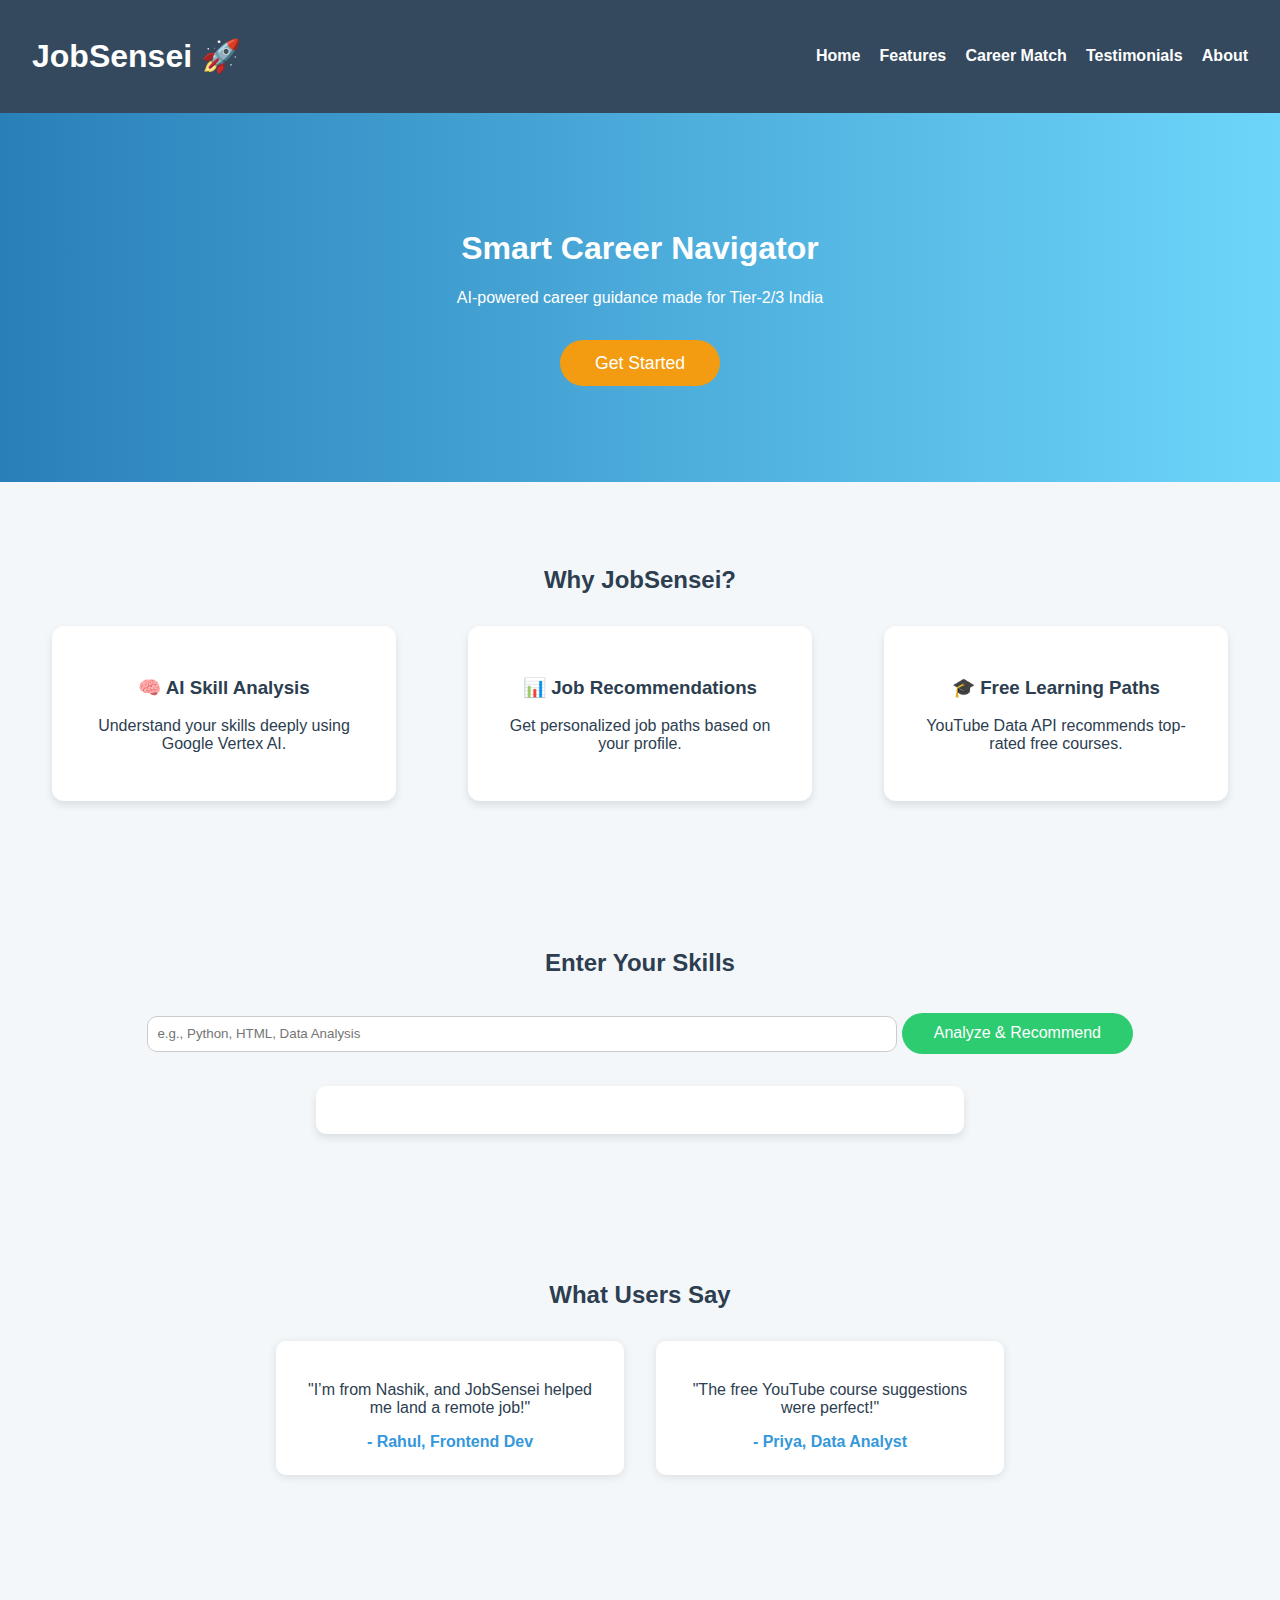
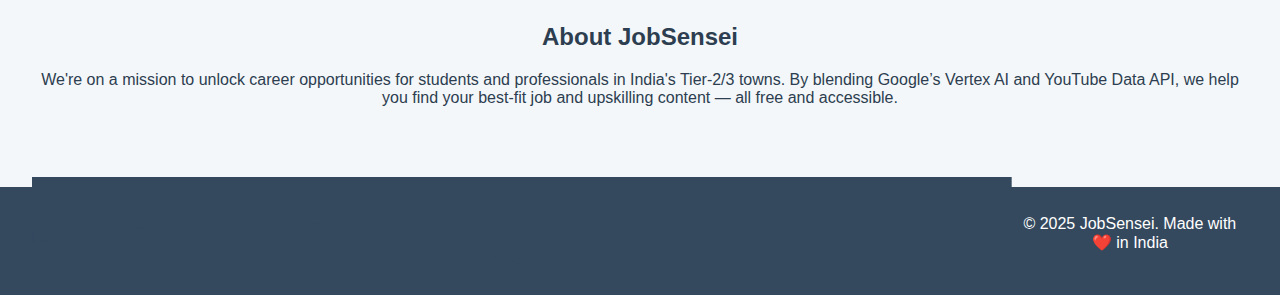
==== frontend/index.html @ 00cc6241 "frontend UI" ====
<!DOCTYPE html>
<html lang="en">
<head>
  <meta charset="UTF-8" />
  <meta name="viewport" content="width=device-width, initial-scale=1.0"/>
  <title>JobSensei</title>
  <link rel="stylesheet" href="style.css"/>
</head>
<body>
  <header class="header">
    <h1 class="logo">JobSensei 🚀</h1>
    <nav>
      <ul class="nav-links">
        <li><a href="#hero">Home</a></li>
        <li><a href="#features">Features</a></li>
        <li><a href="#recommendation">Career Match</a></li>
        <li><a href="#testimonials">Testimonials</a></li>
        <li><a href="#about">About</a></li>
      </ul>
    </nav>
</header>

  <section class="hero" id="hero">
    <h1 class="fade-in">Smart Career Navigator</h1>
    <p class="fade-in">AI-powered career guidance made for Tier-2/3 India</p>
    <a href="#recommendation" class="btn pulse">Get Started</a>
  </section>

  <section id="features" class="features-section slide-in">
    <h2>Why JobSensei?</h2>
    <div class="feature-grid">
      <div class="feature-card zoom-in">
        <h3>🧠 AI Skill Analysis</h3>
        <p>Understand your skills deeply using Google Vertex AI.</p>
      </div>
      <div class="feature-card zoom-in delay-1">
        <h3>📊 Job Recommendations</h3>
        <p>Get personalized job paths based on your profile.</p>
      </div>
      <div class="feature-card zoom-in delay-2">
        <h3>🎓 Free Learning Paths</h3>
        <p>YouTube Data API recommends top-rated free courses.</p>
      </div>
    </div>
  </section>

  <section id="recommendation" class="recommend-section fade-in">
    <h2>Enter Your Skills</h2>
    <input type="text" id="skillsInput" placeholder="e.g., Python, HTML, Data Analysis"/>
    <button onclick="getRecommendations()">Analyze & Recommend</button>
    <div id="result"></div>
  </section>

  <section id="testimonials" class="testimonials-section">
    <h2>What Users Say</h2>
    <div class="testimonial-carousel">
      <div class="testimonial fade-in">
        <p>"I’m from Nashik, and JobSensei helped me land a remote job!"</p>
        <span>- Rahul, Frontend Dev</span>
      </div>
      <div class="testimonial fade-in delay-1">
        <p>"The free YouTube course suggestions were perfect!"</p>
        <span>- Priya, Data Analyst</span>
      </div>
    </div>
  </section>

  <section id="about" class="about-section slide-in">
    <h2>About JobSensei</h2>
    <p>We're on a mission to unlock career opportunities for students and professionals in India's Tier-2/3 towns. By blending Google’s Vertex AI and YouTube Data API, we help you find your best-fit job and upskilling content — all free and accessible.</p>
  </section>

  <footer class="footer">
    <svg class="wave" xmlns="http://www.w3.org/2000/svg" viewBox="0 0 1440 150">
      <path fill="#34495e" fill-opacity="1" d="M0,96L80,85.3C160,75,320,53,480,74.7C640,96,800,160,960,181.3C1120,203,1280,181,1360,170.7L1440,160V0H0Z"></path>
    </svg>
    <p>© 2025 JobSensei. Made with ❤️ in India</p>
  </footer>

  <script src="script.js"></script>
</body>
</html>
---- frontend/style.css ----
/* <link rel="shortcut icon" href="/img/img.jpg" type="image/x-icon">
    <title>JobSensei: Smart Career Navigator for Tier-2/3 Cities</title> */

    /* Reset + Base */
body {
    margin: 0;
    font-family: 'Segoe UI', sans-serif;
    background: #f4f7f9;
    color: #2c3e50;
    scroll-behavior: smooth;
  }
  
  header, footer {
    background: #34495e;
    color: white;
    padding: 1em 2em;
    display: flex;
    justify-content: space-between;
    align-items: center;
  }
  
  .nav-links {
    list-style: none;
    display: flex;
    gap: 1.2em;
  }
  
  .nav-links li a {
    color: white;
    text-decoration: none;
    font-weight: 600;
    transition: color 0.3s;
  }
  
  .nav-links li a:hover {
    color: #f39c12;
  }
  
  /* Hero */
  .hero {
    background: linear-gradient(to right, #2980b9, #6dd5fa);
    color: white;
    padding: 6em 2em;
    text-align: center;
    animation: fadeInUp 2s ease;
  }
  
  .btn {
    background: #f39c12;
    padding: 0.7em 2em;
    color: white;
    border: none;
    border-radius: 30px;
    font-size: 1.1em;
    margin-top: 1em;
    text-decoration: none;
    display: inline-block;
    cursor: pointer;
  }
  
  .btn:hover {
    background: #e67e22;
  }
  
  /* Sections */
  section {
    padding: 4em 2em;
    text-align: center;
  }
  
  .features-section .feature-grid {
    display: flex;
    flex-wrap: wrap;
    justify-content: space-around;
    gap: 2em;
    margin-top: 2em;
  }
  
  .feature-card {
    background: white;
    padding: 2em;
    border-radius: 12px;
    box-shadow: 0 4px 8px rgba(0,0,0,0.1);
    width: 280px;
    transition: transform 0.3s ease;
  }
  
  .feature-card:hover {
    transform: translateY(-10px);
  }
  
  /* Recommendation */
  input[type="text"] {
    padding: 0.7em;
    width: 60%;
    border-radius: 10px;
    margin-top: 1em;
    border: 1px solid #ccc;
  }
  
  button {
    padding: 0.7em 2em;
    margin-top: 1em;
    background: #2ecc71;
    color: white;
    border: none;
    border-radius: 30px;
    font-size: 1em;
    cursor: pointer;
  }
  
  button:hover {
    background: #27ae60;
  }
  
  #result {
    margin-top: 2em;
    text-align: left;
    max-width: 600px;
    margin-left: auto;
    margin-right: auto;
    background: white;
    padding: 1.5em;
    border-radius: 10px;
    box-shadow: 0 4px 8px rgba(0,0,0,0.1);
  }
  
  /* Testimonials */
  .testimonial-carousel {
    display: flex;
    flex-direction: row;
    justify-content: center;
    gap: 2em;
    margin-top: 2em;
  }
  
  .testimonial {
    width: 300px;
    background: white;
    padding: 1.5em;
    border-radius: 10px;
    box-shadow: 0 2px 10px rgba(0,0,0,0.1);
    transition: transform 0.3s ease;
  }
  
  .testimonial:hover {
    transform: scale(1.03);
  }
  
  .testimonial span {
    display: block;
    margin-top: 1em;
    font-weight: bold;
    color: #3498db;
  }
  
  /* Footer */
  footer {
    text-align: center;
    position: relative;
    padding-top: 0;
  }
  
  .wave {
    display: block;
    margin-top: -10px;
  }
  
  /* Animations */
  .fade-in { animation: fadeIn 1s ease-in; }
  .slide-in { animation: slideIn 1.5s ease-out; }
  .zoom-in { animation: zoomIn 1.2s ease-in-out; }
  .delay-1 { animation-delay: 0.3s; }
  .delay-2 { animation-delay: 0.6s; }
  
  @keyframes fadeIn {
    from { opacity: 0; } to { opacity: 1; }
  }
  
  @keyframes fadeInUp {
    from { opacity: 0; transform: translateY(40px); }
    to { opacity: 1; transform: translateY(0); }
  }
  
  @keyframes slideIn {
    from { transform: translateX(-100px); opacity: 0; }
    to { transform: translateX(0); opacity: 1; }
  }
  
  @keyframes zoomIn {
    from { transform: scale(0.8); opacity: 0; }
    to { transform: scale(1); opacity: 1; }
  }
  
  @keyframes pulse {
    0% { transform: scale(1); }
    50% { transform: scale(1.05); }
    100% { transform: scale(1); }
  }
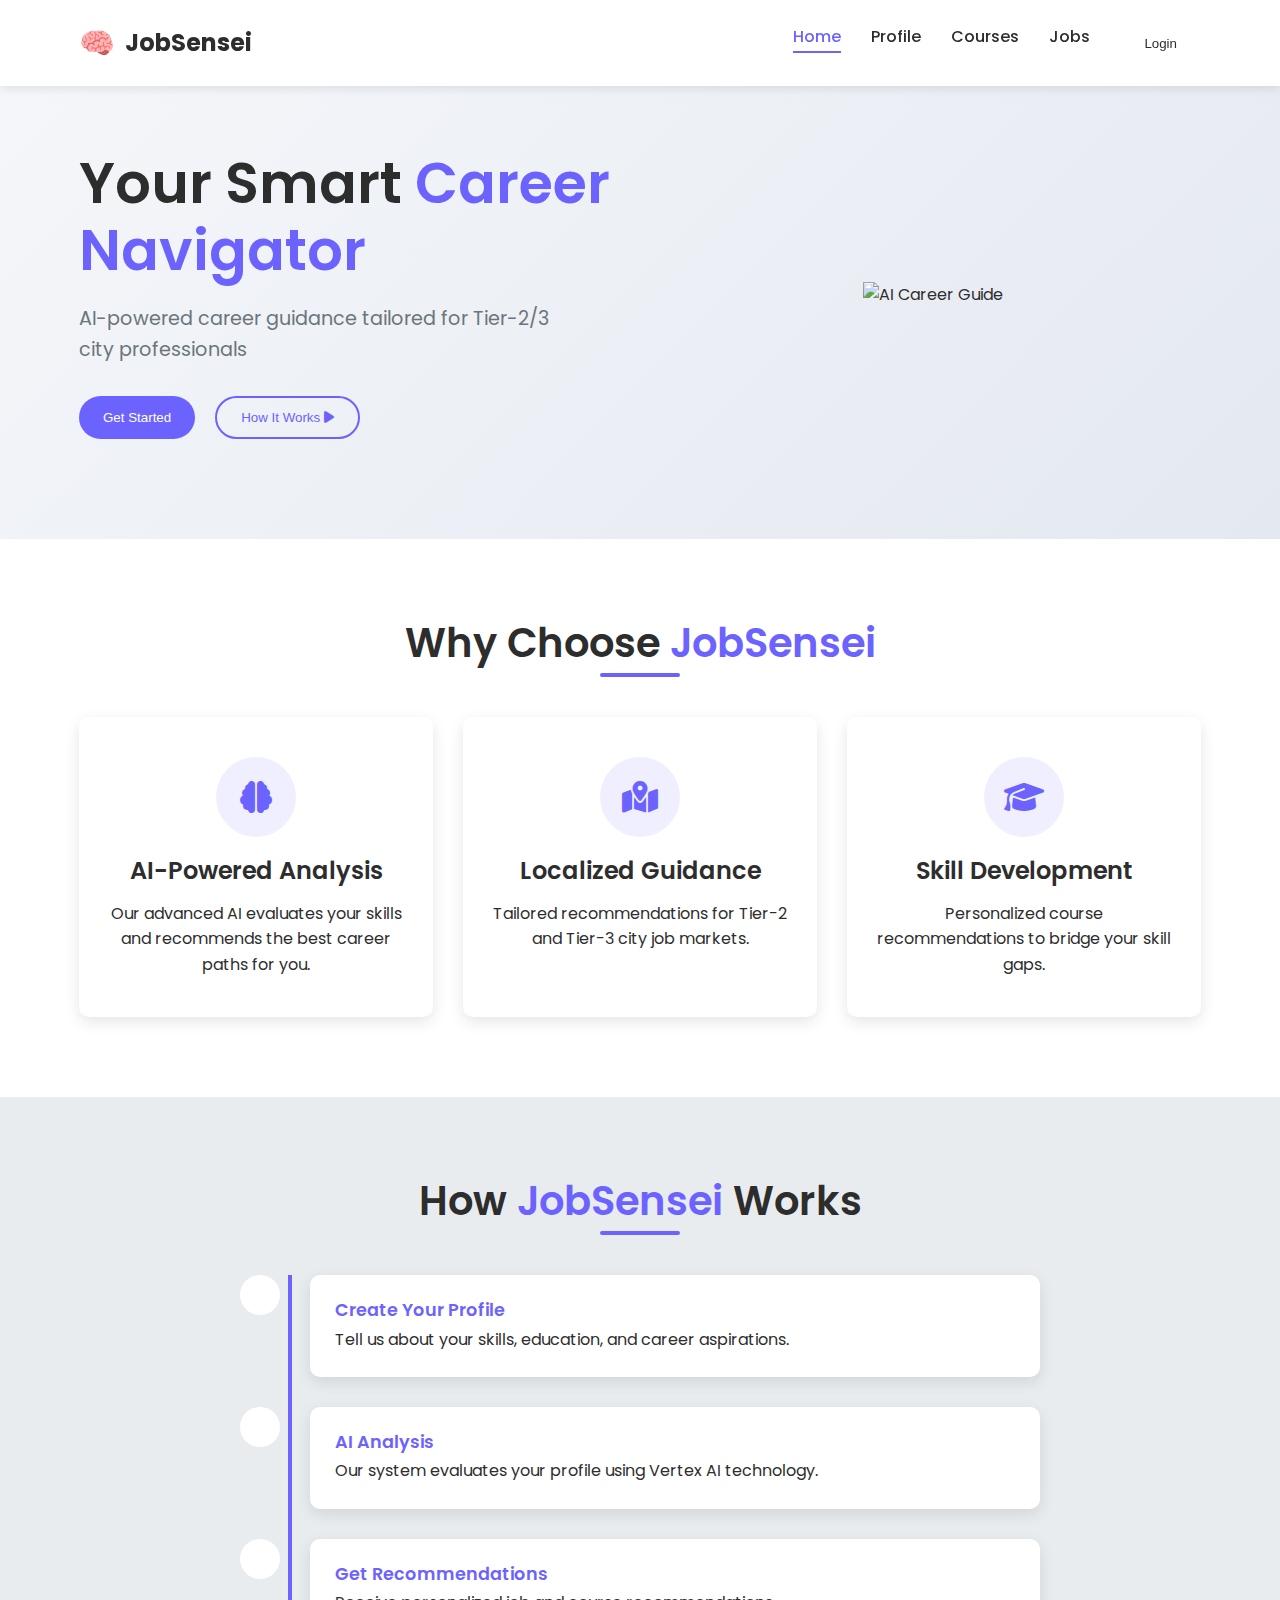
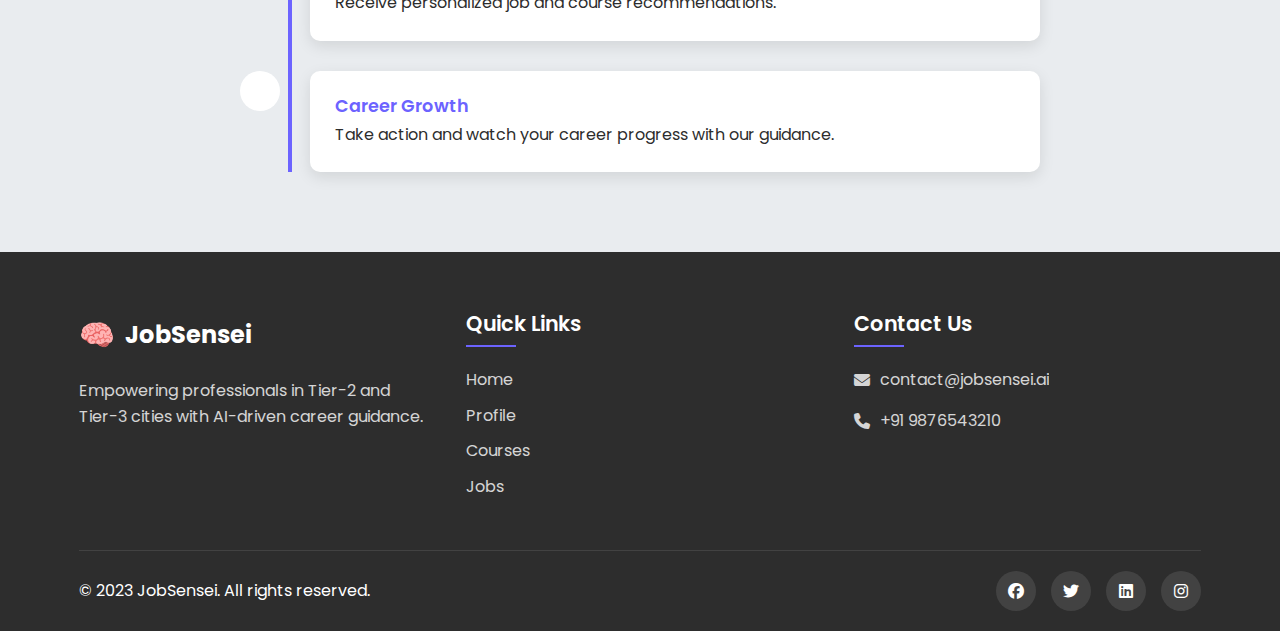
==== commit cf922bc0: "New UI update" ====
--- a/frontend/index.html
+++ b/frontend/index.html
@@ -1,82 +1,161 @@
 <!DOCTYPE html>
 <html lang="en">
 <head>
-  <meta charset="UTF-8" />
-  <meta name="viewport" content="width=device-width, initial-scale=1.0"/>
-  <title>JobSensei</title>
-  <link rel="stylesheet" href="style.css"/>
+    <meta charset="UTF-8">
+    <meta name="viewport" content="width=device-width, initial-scale=1.0">
+    <title>JobSensei - Smart Career Navigator</title>
+    <link rel="stylesheet" href="https://cdnjs.cloudflare.com/ajax/libs/font-awesome/6.4.0/css/all.min.css">
+    <link href="https://fonts.googleapis.com/css2?family=Poppins:wght@300;400;500;600;700&display=swap" rel="stylesheet">
+    <link rel="stylesheet" href="style.css">
 </head>
 <body>
-  <header class="header">
-    <h1 class="logo">JobSensei 🚀</h1>
-    <nav>
-      <ul class="nav-links">
-        <li><a href="#hero">Home</a></li>
-        <li><a href="#features">Features</a></li>
-        <li><a href="#recommendation">Career Match</a></li>
-        <li><a href="#testimonials">Testimonials</a></li>
-        <li><a href="#about">About</a></li>
-      </ul>
-    </nav>
-</header>
+   
+    
+    <header class="header">
+        <div class="container">
+            <nav class="navbar">
+                <div class="logo">
+                    <span class="logo-icon">🧠</span>
+                    <span class="logo-text">JobSensei</span>
+                </div>
+                <ul class="nav-links">
+                    <li><a href="index.html" class="active">Home</a></li>
+                    <li><a href="profile.html">Profile</a></li>
+                    <li><a href="courses.html">Courses</a></li>
+                    <li><a href="jobs.html">Jobs</a></li>
+                    <button class="btn btn-login" onclick="window.location.href='login.html'">Login</button>
 
-  <section class="hero" id="hero">
-    <h1 class="fade-in">Smart Career Navigator</h1>
-    <p class="fade-in">AI-powered career guidance made for Tier-2/3 India</p>
-    <a href="#recommendation" class="btn pulse">Get Started</a>
-  </section>
+                </ul>
+               
+                <div class="hamburger">
+                    <div class="line"></div>
+                    <div class="line"></div>
+                    <div class="line"></div>
+                </div>
+            </nav>
+        </div>
+    </header>
 
-  <section id="features" class="features-section slide-in">
-    <h2>Why JobSensei?</h2>
-    <div class="feature-grid">
-      <div class="feature-card zoom-in">
-        <h3>🧠 AI Skill Analysis</h3>
-        <p>Understand your skills deeply using Google Vertex AI.</p>
-      </div>
-      <div class="feature-card zoom-in delay-1">
-        <h3>📊 Job Recommendations</h3>
-        <p>Get personalized job paths based on your profile.</p>
-      </div>
-      <div class="feature-card zoom-in delay-2">
-        <h3>🎓 Free Learning Paths</h3>
-        <p>YouTube Data API recommends top-rated free courses.</p>
-      </div>
-    </div>
-  </section>
+    <section class="hero">
+        <div class="container">
+            <div class="hero-content">
+                <div class="hero-text">
+                    <h1 class="hero-title animate-text">Your Smart <span class="highlight">Career Navigator</span></h1>
+                    <p class="hero-subtitle">AI-powered career guidance tailored for Tier-2/3 city professionals</p>
+                    <div class="hero-buttons">
+                        <button class="btn btn-primary pulse">Get Started</button>
+                        <button class="btn btn-secondary">How It Works <i class="fas fa-play"></i></button>
+                    </div>
+                </div>
+                <div class="hero-image">
+                    <img src="images/hero-ai.png" alt="AI Career Guide" class="floating">
+                </div>
+            </div>
+        </div>
+    </section>
 
-  <section id="recommendation" class="recommend-section fade-in">
-    <h2>Enter Your Skills</h2>
-    <input type="text" id="skillsInput" placeholder="e.g., Python, HTML, Data Analysis"/>
-    <button onclick="getRecommendations()">Analyze & Recommend</button>
-    <div id="result"></div>
-  </section>
+    <section class="features">
+        <div class="container">
+            <h2 class="section-title">Why Choose <span class="highlight">JobSensei</span></h2>
+            <div class="features-grid">
+                <div class="feature-card slide-up">
+                    <div class="feature-icon">
+                        <i class="fas fa-brain"></i>
+                    </div>
+                    <h3>AI-Powered Analysis</h3>
+                    <p>Our advanced AI evaluates your skills and recommends the best career paths for you.</p>
+                </div>
+                <div class="feature-card slide-up" style="animation-delay: 0.2s;">
+                    <div class="feature-icon">
+                        <i class="fas fa-map-marked-alt"></i>
+                    </div>
+                    <h3>Localized Guidance</h3>
+                    <p>Tailored recommendations for Tier-2 and Tier-3 city job markets.</p>
+                </div>
+                <div class="feature-card slide-up" style="animation-delay: 0.4s;">
+                    <div class="feature-icon">
+                        <i class="fas fa-graduation-cap"></i>
+                    </div>
+                    <h3>Skill Development</h3>
+                    <p>Personalized course recommendations to bridge your skill gaps.</p>
+                </div>
+            </div>
+        </div>
+    </section>
 
-  <section id="testimonials" class="testimonials-section">
-    <h2>What Users Say</h2>
-    <div class="testimonial-carousel">
-      <div class="testimonial fade-in">
-        <p>"I’m from Nashik, and JobSensei helped me land a remote job!"</p>
-        <span>- Rahul, Frontend Dev</span>
-      </div>
-      <div class="testimonial fade-in delay-1">
-        <p>"The free YouTube course suggestions were perfect!"</p>
-        <span>- Priya, Data Analyst</span>
-      </div>
-    </div>
-  </section>
+    <section class="how-it-works">
+        <div class="container">
+            <h2 class="section-title">How <span class="highlight">JobSensei</span> Works</h2>
+            <div class="steps">
+                <div class="step">
+                    <div class="step-number">1</div>
+                    <div class="step-content">
+                        <h3>Create Your Profile</h3>
+                        <p>Tell us about your skills, education, and career aspirations.</p>
+                    </div>
+                </div>
+                <div class="step">
+                    <div class="step-number">2</div>
+                    <div class="step-content">
+                        <h3>AI Analysis</h3>
+                        <p>Our system evaluates your profile using Vertex AI technology.</p>
+                    </div>
+                </div>
+                <div class="step">
+                    <div class="step-number">3</div>
+                    <div class="step-content">
+                        <h3>Get Recommendations</h3>
+                        <p>Receive personalized job and course recommendations.</p>
+                    </div>
+                </div>
+                <div class="step">
+                    <div class="step-number">4</div>
+                    <div class="step-content">
+                        <h3>Career Growth</h3>
+                        <p>Take action and watch your career progress with our guidance.</p>
+                    </div>
+                </div>
+            </div>
+        </div>
+    </section>
 
-  <section id="about" class="about-section slide-in">
-    <h2>About JobSensei</h2>
-    <p>We're on a mission to unlock career opportunities for students and professionals in India's Tier-2/3 towns. By blending Google’s Vertex AI and YouTube Data API, we help you find your best-fit job and upskilling content — all free and accessible.</p>
-  </section>
+    <footer class="footer">
+        <div class="container">
+            <div class="footer-content">
+                <div class="footer-about">
+                    <div class="logo">
+                        <span class="logo-icon">🧠</span>
+                        <span class="logo-text">JobSensei</span>
+                    </div>
+                    <p>Empowering professionals in Tier-2 and Tier-3 cities with AI-driven career guidance.</p>
+                </div>
+                <div class="footer-links">
+                    <h3>Quick Links</h3>
+                    <ul>
+                        <li><a href="index.html">Home</a></li>
+                        <li><a href="profile.html">Profile</a></li>
+                        <li><a href="courses.html">Courses</a></li>
+                        <li><a href="jobs.html">Jobs</a></li>
+                    </ul>
+                </div>
+                <div class="footer-contact">
+                    <h3>Contact Us</h3>
+                    <p><i class="fas fa-envelope"></i> contact@jobsensei.ai</p>
+                    <p><i class="fas fa-phone"></i> +91 9876543210</p>
+                </div>
+            </div>
+            <div class="footer-bottom">
+                <p>&copy; 2023 JobSensei. All rights reserved.</p>
+                <div class="social-icons">
+                    <a href="#"><i class="fab fa-facebook"></i></a>
+                    <a href="#"><i class="fab fa-twitter"></i></a>
+                    <a href="#"><i class="fab fa-linkedin"></i></a>
+                    <a href="#"><i class="fab fa-instagram"></i></a>
+                </div>
+            </div>
+        </div>
+    </footer>
 
-  <footer class="footer">
-    <svg class="wave" xmlns="http://www.w3.org/2000/svg" viewBox="0 0 1440 150">
-      <path fill="#34495e" fill-opacity="1" d="M0,96L80,85.3C160,75,320,53,480,74.7C640,96,800,160,960,181.3C1120,203,1280,181,1360,170.7L1440,160V0H0Z"></path>
-    </svg>
-    <p>© 2025 JobSensei. Made with ❤️ in India</p>
-  </footer>
-
-  <script src="script.js"></script>
+    <script src="js/script.js"></script>
 </body>
-</html>
+</html>--- a/frontend/style.css
+++ b/frontend/style.css
@@ -1,200 +1,1674 @@
-/* <link rel="shortcut icon" href="/img/img.jpg" type="image/x-icon">
-    <title>JobSensei: Smart Career Navigator for Tier-2/3 Cities</title> */
-
-    /* Reset + Base */
+/* Global Styles */
+:root {
+    --primary-color: #6c63ff;
+    --secondary-color: #4d44db;
+    --accent-color: #ff6584;
+    --dark-color: #2d2d2d;
+    --light-color: #f8f9fa;
+    --gray-color: #6c757d;
+    --light-gray: #e9ecef;
+    --success-color: #28a745;
+    --warning-color: #ffc107;
+    --danger-color: #dc3545;
+    --white: #ffffff;
+    --black: #000000;
+    --box-shadow: 0 5px 15px rgba(0, 0, 0, 0.1);
+    --transition: all 0.3s ease;
+}
+
+* {
+    margin: 0;
+    padding: 0;
+    box-sizing: border-box;
+}
+
+html {
+    scroll-behavior: smooth;
+}
+
 body {
-    margin: 0;
-    font-family: 'Segoe UI', sans-serif;
-    background: #f4f7f9;
-    color: #2c3e50;
-    scroll-behavior: smooth;
-  }
-  
-  header, footer {
-    background: #34495e;
-    color: white;
-    padding: 1em 2em;
-    display: flex;
-    justify-content: space-between;
-    align-items: center;
-  }
-  
-  .nav-links {
+    font-family: 'Poppins', sans-serif;
+    background-color: var(--light-color);
+    color: var(--dark-color);
+    line-height: 1.6;
+    overflow-x: hidden;
+}
+
+.container {
+    width: 90%;
+    max-width: 1200px;
+    margin: 0 auto;
+    padding: 0 15px;
+}
+
+section {
+    padding: 80px 0;
+}
+
+h1, h2, h3, h4, h5, h6 {
+    font-weight: 600;
+    line-height: 1.2;
+}
+
+a {
+    text-decoration: none;
+    color: inherit;
+}
+
+ul {
     list-style: none;
-    display: flex;
-    gap: 1.2em;
-  }
-  
-  .nav-links li a {
-    color: white;
-    text-decoration: none;
-    font-weight: 600;
-    transition: color 0.3s;
-  }
-  
-  .nav-links li a:hover {
-    color: #f39c12;
-  }
-  
-  /* Hero */
-  .hero {
-    background: linear-gradient(to right, #2980b9, #6dd5fa);
-    color: white;
-    padding: 6em 2em;
+}
+
+img {
+    max-width: 100%;
+    height: auto;
+}
+
+.btn {
+    display: inline-block;
+    padding: 12px 24px;
+    border-radius: 50px;
+    font-weight: 500;
+    cursor: pointer;
+    transition: var(--transition);
+    border: none;
+    outline: none;
     text-align: center;
-    animation: fadeInUp 2s ease;
-  }
-  
-  .btn {
-    background: #f39c12;
-    padding: 0.7em 2em;
-    color: white;
-    border: none;
-    border-radius: 30px;
-    font-size: 1.1em;
-    margin-top: 1em;
-    text-decoration: none;
-    display: inline-block;
-    cursor: pointer;
-  }
-  
-  .btn:hover {
-    background: #e67e22;
-  }
-  
-  /* Sections */
-  section {
-    padding: 4em 2em;
-    text-align: center;
-  }
-  
-  .features-section .feature-grid {
-    display: flex;
-    flex-wrap: wrap;
-    justify-content: space-around;
-    gap: 2em;
-    margin-top: 2em;
-  }
-  
-  .feature-card {
-    background: white;
-    padding: 2em;
-    border-radius: 12px;
-    box-shadow: 0 4px 8px rgba(0,0,0,0.1);
-    width: 280px;
-    transition: transform 0.3s ease;
-  }
-  
-  .feature-card:hover {
-    transform: translateY(-10px);
-  }
-  
-  /* Recommendation */
-  input[type="text"] {
-    padding: 0.7em;
-    width: 60%;
-    border-radius: 10px;
-    margin-top: 1em;
-    border: 1px solid #ccc;
-  }
-  
-  button {
-    padding: 0.7em 2em;
-    margin-top: 1em;
-    background: #2ecc71;
-    color: white;
-    border: none;
-    border-radius: 30px;
-    font-size: 1em;
-    cursor: pointer;
-  }
-  
-  button:hover {
-    background: #27ae60;
-  }
-  
-  #result {
-    margin-top: 2em;
-    text-align: left;
-    max-width: 600px;
-    margin-left: auto;
-    margin-right: auto;
-    background: white;
-    padding: 1.5em;
-    border-radius: 10px;
-    box-shadow: 0 4px 8px rgba(0,0,0,0.1);
-  }
-  
-  /* Testimonials */
-  .testimonial-carousel {
-    display: flex;
-    flex-direction: row;
-    justify-content: center;
-    gap: 2em;
-    margin-top: 2em;
-  }
-  
-  .testimonial {
-    width: 300px;
-    background: white;
-    padding: 1.5em;
-    border-radius: 10px;
-    box-shadow: 0 2px 10px rgba(0,0,0,0.1);
-    transition: transform 0.3s ease;
-  }
-  
-  .testimonial:hover {
-    transform: scale(1.03);
-  }
-  
-  .testimonial span {
-    display: block;
-    margin-top: 1em;
-    font-weight: bold;
-    color: #3498db;
-  }
-  
-  /* Footer */
-  footer {
+}
+
+.btn-primary {
+    background-color: var(--primary-color);
+    color: var(--white);
+}
+
+.btn-primary:hover {
+    background-color: var(--secondary-color);
+    transform: translateY(-3px);
+    box-shadow: var(--box-shadow);
+}
+
+.btn-secondary {
+    background-color: transparent;
+    color: var(--primary-color);
+    border: 2px solid var(--primary-color);
+}
+
+.btn-secondary:hover {
+    background-color: var(--primary-color);
+    color: var(--white);
+    transform: translateY(-3px);
+    box-shadow: var(--box-shadow);
+}
+
+.btn-small {
+    padding: 8px 16px;
+    font-size: 0.9rem;
+}
+
+.highlight {
+    color: var(--primary-color);
+}
+
+.section-title {
+    font-size: 2.5rem;
+    margin-bottom: 30px;
     text-align: center;
     position: relative;
-    padding-top: 0;
-  }
-  
-  .wave {
+}
+
+.section-title::after {
+    content: '';
+    position: absolute;
+    bottom: -10px;
+    left: 50%;
+    transform: translateX(-50%);
+    width: 80px;
+    height: 4px;
+    background-color: var(--primary-color);
+    border-radius: 2px;
+}
+
+/* Loader */
+.loader {
+    position: fixed;
+    top: 0;
+    left: 0;
+    width: 100%;
+    height: 100%;
+    background-color: var(--white);
+    display: flex;
+    justify-content: center;
+    align-items: center;
+    z-index: 9999;
+    transition: opacity 0.5s, visibility 0.5s;
+}
+
+.loader.fade-out {
+    opacity: 0;
+    visibility: hidden;
+}
+
+.loader-circle {
+    width: 50px;
+    height: 50px;
+    border: 5px solid var(--light-gray);
+    border-top-color: var(--primary-color);
+    border-radius: 50%;
+    animation: spin 1s linear infinite;
+}
+
+@keyframes spin {
+    0% { transform: rotate(0deg); }
+    100% { transform: rotate(360deg); }
+}
+
+/* Header */
+.header {
+    position: fixed;
+    top: 0;
+    left: 0;
+    width: 100%;
+    background-color: var(--white);
+    box-shadow: 0 2px 10px rgba(0, 0, 0, 0.1);
+    z-index: 1000;
+    transition: var(--transition);
+}
+
+.header.scrolled {
+    background-color: rgba(255, 255, 255, 0.95);
+    box-shadow: 0 5px 20px rgba(0, 0, 0, 0.1);
+}
+
+.navbar {
+    display: flex;
+    justify-content: space-between;
+    align-items: center;
+    padding: 20px 0;
+}
+
+.logo {
+    display: flex;
+    align-items: center;
+    font-size: 1.5rem;
+    font-weight: 700;
+    color: var(--dark-color);
+}
+
+.logo-icon {
+    margin-right: 10px;
+    font-size: 1.8rem;
+}
+
+.nav-links {
+    display: flex;
+    gap: 30px;
+}
+
+.nav-links a {
+    font-weight: 500;
+    position: relative;
+    transition: var(--transition);
+}
+
+.nav-links a::after {
+    content: '';
+    position: absolute;
+    bottom: -5px;
+    left: 0;
+    width: 0;
+    height: 2px;
+    background-color: var(--primary-color);
+    transition: var(--transition);
+}
+
+.nav-links a:hover::after,
+.nav-links a.active::after {
+    width: 100%;
+}
+
+.nav-links a.active {
+    color: var(--primary-color);
+}
+
+.auth-buttons {
+    display: flex;
+    gap: 15px;
+}
+
+.btn-login {
+    background-color: transparent;
+    color: var(--dark-color);
+}
+
+.btn-login:hover {
+    color: var(--primary-color);
+}
+
+.btn-signup {
+    background-color: var(--primary-color);
+    color: var(--white);
+}
+
+.btn-signup:hover {
+    background-color: var(--secondary-color);
+}
+
+.hamburger {
+    display: none;
+    cursor: pointer;
+}
+
+.hamburger .line {
+    width: 25px;
+    height: 3px;
+    background-color: var(--dark-color);
+    margin: 5px;
+    transition: var(--transition);
+}
+
+/* Hero Section */
+.hero {
+    padding-top: 150px;
+    padding-bottom: 100px;
+    background: linear-gradient(135deg, #f5f7fa 0%, #e4e8f0 100%);
+}
+
+.hero-content {
+    display: flex;
+    align-items: center;
+    justify-content: space-between;
+    gap: 50px;
+}
+
+.hero-text {
+    flex: 1;
+}
+
+.hero-title {
+    font-size: 3.5rem;
+    margin-bottom: 20px;
+    line-height: 1.2;
+}
+
+.hero-subtitle {
+    font-size: 1.2rem;
+    color: var(--gray-color);
+    margin-bottom: 30px;
+    max-width: 500px;
+}
+
+.hero-buttons {
+    display: flex;
+    gap: 20px;
+    margin-top: 30px;
+}
+
+.hero-image {
+    flex: 1;
+    display: flex;
+    justify-content: center;
+}
+
+.hero-image img {
+    max-width: 100%;
+    height: auto;
+    animation: floating 3s ease-in-out infinite;
+}
+
+@keyframes floating {
+    0% { transform: translateY(0px); }
+    50% { transform: translateY(-20px); }
+    100% { transform: translateY(0px); }
+}
+
+/* Features Section */
+.features {
+    background-color: var(--white);
+}
+
+.features-grid {
+    display: grid;
+    grid-template-columns: repeat(auto-fit, minmax(300px, 1fr));
+    gap: 30px;
+    margin-top: 50px;
+}
+
+.feature-card {
+    background-color: var(--white);
+    padding: 40px 30px;
+    border-radius: 10px;
+    text-align: center;
+    box-shadow: var(--box-shadow);
+    transition: var(--transition);
+}
+
+.feature-card:hover {
+    transform: translateY(-10px);
+    box-shadow: 0 15px 30px rgba(0, 0, 0, 0.1);
+}
+
+.feature-icon {
+    width: 80px;
+    height: 80px;
+    margin: 0 auto 20px;
+    background-color: rgba(108, 99, 255, 0.1);
+    border-radius: 50%;
+    display: flex;
+    justify-content: center;
+    align-items: center;
+    font-size: 2rem;
+    color: var(--primary-color);
+}
+
+.feature-card h3 {
+    margin-bottom: 15px;
+    font-size: 1.5rem;
+}
+
+/* How It Works Section */
+.how-it-works {
+    background-color: var(--light-gray);
+}
+
+.steps {
+    display: flex;
+    flex-direction: column;
+    gap: 30px;
+    max-width: 800px;
+    margin: 50px auto 0;
+    position: relative;
+}
+
+.steps::before {
+    content: '';
+    position: absolute;
+    top: 0;
+    left: 50px;
+    height: 100%;
+    width: 4px;
+    background-color: var(--primary-color);
+    transform: translateX(-50%);
+}
+
+.step {
+    display: flex;
+    gap: 30px;
+    position: relative;
+}
+
+.step-number {
+    width: 50px;
+    height: 50px;
+    background-color: var(--primary-color);
+    color: var(--white);
+    border-radius: 50%;
+    display: flex;
+    justify-content: center;
+    align-items: center;
+    font-size: 1.5rem;
+    font-weight: 700;
+    flex-shrink: 0;
+    z-index: 1;
+}
+
+.step-content {
+    background-color: var(--white);
+    padding: 25px;
+    border-radius: 10px;
+    box-shadow: var(--box-shadow);
+    flex: 1;
+}
+
+.step-content h3 {
+    margin-bottom: 10px;
+    font-size: 1.3rem;
+    color: var(--primary-color);
+}
+
+/* Footer */
+.footer {
+    background-color: var(--dark-color);
+    color: var(--white);
+    padding: 60px 0 20px;
+}
+
+.footer-content {
+    display: grid;
+    grid-template-columns: repeat(auto-fit, minmax(250px, 1fr));
+    gap: 40px;
+    margin-bottom: 40px;
+}
+
+.footer-about .logo {
+    color: var(--white);
+    margin-bottom: 20px;
+}
+
+.footer-about p {
+    opacity: 0.8;
+    margin-bottom: 20px;
+}
+
+.footer-links h3, .footer-contact h3 {
+    font-size: 1.3rem;
+    margin-bottom: 20px;
+    position: relative;
+    padding-bottom: 10px;
+}
+
+.footer-links h3::after, .footer-contact h3::after {
+    content: '';
+    position: absolute;
+    bottom: 0;
+    left: 0;
+    width: 50px;
+    height: 2px;
+    background-color: var(--primary-color);
+}
+
+.footer-links ul li {
+    margin-bottom: 10px;
+}
+
+.footer-links ul li a {
+    opacity: 0.8;
+    transition: var(--transition);
+}
+
+.footer-links ul li a:hover {
+    opacity: 1;
+    color: var(--primary-color);
+    padding-left: 5px;
+}
+
+.footer-contact p {
+    display: flex;
+    align-items: center;
+    gap: 10px;
+    margin-bottom: 15px;
+    opacity: 0.8;
+}
+
+.footer-bottom {
+    display: flex;
+    justify-content: space-between;
+    align-items: center;
+    padding-top: 20px;
+    border-top: 1px solid rgba(255, 255, 255, 0.1);
+}
+
+.social-icons {
+    display: flex;
+    gap: 15px;
+}
+
+.social-icons a {
+    width: 40px;
+    height: 40px;
+    background-color: rgba(255, 255, 255, 0.1);
+    border-radius: 50%;
+    display: flex;
+    justify-content: center;
+    align-items: center;
+    transition: var(--transition);
+}
+
+.social-icons a:hover {
+    background-color: var(--primary-color);
+    transform: translateY(-5px);
+}
+
+/* Profile Page */
+.profile-hero {
+    padding-top: 150px;
+    padding-bottom: 50px;
+    background: linear-gradient(135deg, #6c63ff 0%, #4d44db 100%);
+    color: var(--white);
+    text-align: center;
+}
+
+.profile-section {
+    background-color: var(--light-gray);
+}
+
+.profile-container {
+    display: flex;
+    gap: 30px;
+    margin-top: -50px;
+}
+
+.profile-sidebar {
+    flex: 0 0 300px;
+}
+
+.profile-content {
+    flex: 1;
+}
+
+.profile-card {
+    background-color: var(--white);
+    padding: 30px;
+    border-radius: 10px;
+    box-shadow: var(--box-shadow);
+    text-align: center;
+    margin-bottom: 20px;
+}
+
+.profile-pic {
+    width: 150px;
+    height: 150px;
+    margin: 0 auto 20px;
+    border-radius: 50%;
+    position: relative;
+    overflow: hidden;
+    border: 5px solid var(--light-gray);
+}
+
+.profile-pic img {
+    width: 100%;
+    height: 100%;
+    object-fit: cover;
+}
+
+.edit-pic {
+    position: absolute;
+    bottom: 10px;
+    right: 10px;
+    width: 40px;
+    height: 40px;
+    background-color: var(--primary-color);
+    color: var(--white);
+    border-radius: 50%;
+    display: flex;
+    justify-content: center;
+    align-items: center;
+    border: none;
+    cursor: pointer;
+}
+
+.profile-name {
+    font-size: 1.5rem;
+    margin-bottom: 5px;
+}
+
+.profile-location {
+    color: var(--gray-color);
+    margin-bottom: 20px;
+    display: flex;
+    justify-content: center;
+    align-items: center;
+    gap: 5px;
+}
+
+.profile-completion {
+    margin-top: 20px;
+}
+
+.completion-bar {
+    height: 8px;
+    background-color: var(--light-gray);
+    border-radius: 4px;
+    margin-bottom: 10px;
+    overflow: hidden;
+}
+
+.completion-fill {
+    height: 100%;
+    background: linear-gradient(90deg, var(--primary-color), var(--accent-color));
+    border-radius: 4px;
+}
+
+.profile-menu ul {
+    background-color: var(--white);
+    border-radius: 10px;
+    box-shadow: var(--box-shadow);
+    overflow: hidden;
+}
+
+.profile-menu li {
+    border-bottom: 1px solid var(--light-gray);
+}
+
+.profile-menu li:last-child {
+    border-bottom: none;
+}
+
+.profile-menu a {
+    display: flex;
+    align-items: center;
+    gap: 10px;
+    padding: 15px 20px;
+    transition: var(--transition);
+}
+
+.profile-menu a:hover, .profile-menu li.active a {
+    background-color: rgba(108, 99, 255, 0.1);
+    color: var(--primary-color);
+    padding-left: 25px;
+}
+
+.profile-tab {
+    background-color: var(--white);
+    padding: 30px;
+    border-radius: 10px;
+    box-shadow: var(--box-shadow);
+    display: none;
+}
+
+.profile-tab.active {
     display: block;
-    margin-top: -10px;
-  }
-  
-  /* Animations */
-  .fade-in { animation: fadeIn 1s ease-in; }
-  .slide-in { animation: slideIn 1.5s ease-out; }
-  .zoom-in { animation: zoomIn 1.2s ease-in-out; }
-  .delay-1 { animation-delay: 0.3s; }
-  .delay-2 { animation-delay: 0.6s; }
-  
-  @keyframes fadeIn {
-    from { opacity: 0; } to { opacity: 1; }
-  }
-  
-  @keyframes fadeInUp {
-    from { opacity: 0; transform: translateY(40px); }
-    to { opacity: 1; transform: translateY(0); }
-  }
-  
-  @keyframes slideIn {
-    from { transform: translateX(-100px); opacity: 0; }
-    to { transform: translateX(0); opacity: 1; }
-  }
-  
-  @keyframes zoomIn {
-    from { transform: scale(0.8); opacity: 0; }
-    to { transform: scale(1); opacity: 1; }
-  }
-  
-  @keyframes pulse {
-    0% { transform: scale(1); }
-    50% { transform: scale(1.05); }
-    100% { transform: scale(1); }
-  }
-  +}
+
+.profile-form .form-group {
+    margin-bottom: 20px;
+}
+
+.profile-form label {
+    display: block;
+    margin-bottom: 8px;
+    font-weight: 500;
+}
+
+.profile-form input, .profile-form select, .profile-form textarea {
+    width: 100%;
+    padding: 12px 15px;
+    border: 1px solid var(--light-gray);
+    border-radius: 8px;
+    font-family: inherit;
+    font-size: 1rem;
+    transition: var(--transition);
+}
+
+.profile-form input:focus, .profile-form select:focus, .profile-form textarea:focus {
+    border-color: var(--primary-color);
+    outline: none;
+    box-shadow: 0 0 0 3px rgba(108, 99, 255, 0.2);
+}
+
+.form-row {
+    display: flex;
+    gap: 20px;
+}
+
+.form-row .form-group {
+    flex: 1;
+}
+
+.skills-assessment {
+    margin-bottom: 30px;
+}
+
+.skill-meter {
+    margin-top: 20px;
+}
+
+.skill {
+    display: flex;
+    align-items: center;
+    margin-bottom: 15px;
+}
+
+.skill-name {
+    width: 120px;
+    font-weight: 500;
+}
+
+.skill-bar {
+    flex: 1;
+    height: 10px;
+    background-color: var(--light-gray);
+    border-radius: 5px;
+    margin: 0 15px;
+    overflow: hidden;
+}
+
+.skill-level {
+    height: 100%;
+    background: linear-gradient(90deg, var(--primary-color), var(--accent-color));
+    border-radius: 5px;
+}
+
+.skill-percent {
+    font-weight: 600;
+    color: var(--primary-color);
+}
+
+.add-skills {
+    margin-top: 40px;
+}
+
+.skill-tags {
+    display: flex;
+    flex-wrap: wrap;
+    gap: 10px;
+    margin: 15px 0 20px;
+}
+
+.skill-tag {
+    background-color: rgba(108, 99, 255, 0.1);
+    color: var(--primary-color);
+    padding: 8px 15px;
+    border-radius: 50px;
+    font-size: 0.9rem;
+    display: flex;
+    align-items: center;
+    gap: 5px;
+}
+
+.skill-tag i {
+    cursor: pointer;
+    font-size: 0.8rem;
+}
+
+.skill-input {
+    display: flex;
+    gap: 10px;
+}
+
+.skill-input input {
+    flex: 1;
+    padding: 10px 15px;
+    border: 1px solid var(--light-gray);
+    border-radius: 50px;
+}
+
+.education-list, .experience-list {
+    margin-bottom: 30px;
+}
+
+.education-item, .experience-item {
+    display: flex;
+    gap: 20px;
+    padding: 20px;
+    border: 1px solid var(--light-gray);
+    border-radius: 10px;
+    margin-bottom: 15px;
+    position: relative;
+}
+
+.edu-icon, .exp-icon {
+    width: 50px;
+    height: 50px;
+    background-color: rgba(108, 99, 255, 0.1);
+    border-radius: 50%;
+    display: flex;
+    justify-content: center;
+    align-items: center;
+    font-size: 1.2rem;
+    color: var(--primary-color);
+    flex-shrink: 0;
+}
+
+.edu-details h3, .exp-details h3 {
+    margin-bottom: 5px;
+}
+
+.edu-duration, .exp-duration {
+    color: var(--gray-color);
+    font-size: 0.9rem;
+    margin: 5px 0;
+}
+
+.exp-description {
+    margin-top: 10px;
+    color: var(--gray-color);
+}
+
+.btn-edit {
+    position: absolute;
+    top: 20px;
+    right: 20px;
+    background: none;
+    border: none;
+    color: var(--gray-color);
+    cursor: pointer;
+    font-size: 1.1rem;
+}
+
+.btn-edit:hover {
+    color: var(--primary-color);
+}
+
+.preferences-form .checkbox-group, .location-pref {
+    display: flex;
+    flex-wrap: wrap;
+    gap: 15px;
+    margin-top: 10px;
+}
+
+.checkbox-container, .radio-container {
+    display: flex;
+    align-items: center;
+    gap: 8px;
+    cursor: pointer;
+    position: relative;
+    padding-left: 30px;
+    user-select: none;
+}
+
+.checkbox-container input, .radio-container input {
+    position: absolute;
+    opacity: 0;
+    cursor: pointer;
+}
+
+.checkmark, .radiomark {
+    position: absolute;
+    top: 0;
+    left: 0;
+    height: 20px;
+    width: 20px;
+    background-color: var(--white);
+    border: 1px solid var(--light-gray);
+    transition: var(--transition);
+}
+
+.checkbox-container:hover input ~ .checkmark,
+.radio-container:hover input ~ .radiomark {
+    border-color: var(--primary-color);
+}
+
+.checkbox-container input:checked ~ .checkmark {
+    background-color: var(--primary-color);
+    border-color: var(--primary-color);
+}
+
+.radio-container input:checked ~ .radiomark {
+    border-color: var(--primary-color);
+}
+
+.checkmark:after, .radiomark:after {
+    content: '';
+    position: absolute;
+    display: none;
+}
+
+.checkbox-container input:checked ~ .checkmark:after {
+    display: block;
+}
+
+.checkbox-container .checkmark:after {
+    left: 7px;
+    top: 3px;
+    width: 5px;
+    height: 10px;
+    border: solid white;
+    border-width: 0 2px 2px 0;
+    transform: rotate(45deg);
+}
+
+.radio-container .radiomark {
+    border-radius: 50%;
+}
+
+.radio-container input:checked ~ .radiomark:after {
+    display: block;
+}
+
+.radio-container .radiomark:after {
+    top: 4px;
+    left: 4px;
+    width: 10px;
+    height: 10px;
+    border-radius: 50%;
+    background: var(--primary-color);
+}
+
+.salary-value {
+    margin-top: 10px;
+    font-weight: 600;
+    color: var(--primary-color);
+}
+
+input[type="range"] {
+    -webkit-appearance: none;
+    width: 100%;
+    height: 8px;
+    border-radius: 4px;
+    background: var(--light-gray);
+    outline: none;
+}
+
+input[type="range"]::-webkit-slider-thumb {
+    -webkit-appearance: none;
+    appearance: none;
+    width: 20px;
+    height: 20px;
+    border-radius: 50%;
+    background: var(--primary-color);
+    cursor: pointer;
+}
+
+/* Courses Page */
+.courses-hero, .jobs-hero {
+    padding-top: 150px;
+    padding-bottom: 80px;
+    background: linear-gradient(135deg, #6c63ff 0%, #4d44db 100%);
+    color: var(--white);
+    text-align: center;
+}
+
+.courses-hero .hero-content, .jobs-hero .hero-content {
+    max-width: 800px;
+    margin: 0 auto;
+}
+
+.search-bar {
+    display: flex;
+    max-width: 700px;
+    margin: 30px auto 0;
+    background-color: var(--white);
+    border-radius: 50px;
+    overflow: hidden;
+    box-shadow: 0 5px 15px rgba(0, 0, 0, 0.1);
+}
+
+.search-bar input {
+    flex: 1;
+    padding: 15px 20px;
+    border: none;
+    outline: none;
+    font-size: 1rem;
+}
+
+.search-bar select {
+    padding: 0 20px;
+    border: none;
+    border-left: 1px solid var(--light-gray);
+    border-right: 1px solid var(--light-gray);
+    outline: none;
+    font-size: 1rem;
+    appearance: none;
+    background-color: var(--white);
+    background-image: url("data:image/svg+xml;charset=UTF-8,%3csvg xmlns='http://www.w3.org/2000/svg' viewBox='0 0 24 24' fill='none' stroke='currentColor' stroke-width='2' stroke-linecap='round' stroke-linejoin='round'%3e%3cpolyline points='6 9 12 15 18 9'%3e%3c/polyline%3e%3c/svg%3e");
+    background-repeat: no-repeat;
+    background-position: right 10px center;
+    background-size: 1em;
+}
+
+.courses-filter, .jobs-filter {
+    background-color: var(--white);
+    padding: 20px;
+    border-radius: 10px;
+    box-shadow: var(--box-shadow);
+    margin-bottom: 30px;
+}
+
+.filter-options {
+    display: flex;
+    flex-wrap: wrap;
+    gap: 20px;
+}
+
+.filter-group {
+    display: flex;
+    align-items: center;
+    gap: 10px;
+}
+
+.filter-group label {
+    font-weight: 500;
+}
+
+.filter-group select {
+    padding: 8px 15px;
+    border: 1px solid var(--light-gray);
+    border-radius: 50px;
+    font-family: inherit;
+    outline: none;
+}
+
+.level-buttons, .type-buttons, .exp-buttons {
+    display: flex;
+    gap: 10px;
+}
+
+.level-buttons .btn-small, .type-buttons .btn-small, .exp-buttons .btn-small {
+    background-color: transparent;
+    color: var(--dark-color);
+    border: 1px solid var(--light-gray);
+}
+
+.level-buttons .btn-small.active, .type-buttons .btn-small.active, .exp-buttons .btn-small.active {
+    background-color: var(--primary-color);
+    color: var(--white);
+    border-color: var(--primary-color);
+}
+
+.ai-recommendation {
+    margin-bottom: 50px;
+}
+
+.ai-header {
+    display: flex;
+    align-items: center;
+    gap: 10px;
+    margin-bottom: 30px;
+}
+
+.ai-header i {
+    font-size: 1.5rem;
+    color: var(--primary-color);
+}
+
+.courses-grid {
+    display: grid;
+    grid-template-columns: repeat(auto-fill, minmax(300px, 1fr));
+    gap: 30px;
+}
+
+.course-card {
+    background-color: var(--white);
+    border-radius: 10px;
+    overflow: hidden;
+    box-shadow: var(--box-shadow);
+    transition: var(--transition);
+    position: relative;
+}
+
+.course-card:hover {
+    transform: translateY(-10px);
+    box-shadow: 0 15px 30px rgba(0, 0, 0, 0.1);
+}
+
+.course-badge {
+    position: absolute;
+    top: 15px;
+    right: 15px;
+    background-color: var(--accent-color);
+    color: var(--white);
+    padding: 5px 10px;
+    border-radius: 50px;
+    font-size: 0.8rem;
+    font-weight: 500;
+    z-index: 1;
+}
+
+.course-image {
+    height: 180px;
+    overflow: hidden;
+    position: relative;
+}
+
+.course-image img {
+    width: 100%;
+    height: 100%;
+    object-fit: cover;
+    transition: var(--transition);
+}
+
+.course-card:hover .course-image img {
+    transform: scale(1.1);
+}
+
+.course-provider {
+    position: absolute;
+    bottom: 10px;
+    left: 10px;
+    background-color: rgba(0, 0, 0, 0.7);
+    color: var(--white);
+    padding: 5px 10px;
+    border-radius: 4px;
+    font-size: 0.8rem;
+}
+
+.course-details {
+    padding: 20px;
+}
+
+.course-details h3 {
+    margin-bottom: 10px;
+    font-size: 1.2rem;
+    display: -webkit-box;
+    -webkit-line-clamp: 2;
+    -webkit-box-orient: vertical;
+    overflow: hidden;
+}
+
+.course-instructor {
+    color: var(--gray-color);
+    font-size: 0.9rem;
+    margin-bottom: 15px;
+}
+
+.course-meta {
+    display: flex;
+    justify-content: space-between;
+    font-size: 0.9rem;
+    color: var(--gray-color);
+    margin-bottom: 15px;
+}
+
+.course-skills {
+    display: flex;
+    flex-wrap: wrap;
+    gap: 8px;
+    margin-bottom: 15px;
+}
+
+.course-skills span {
+    background-color: var(--light-gray);
+    padding: 5px 10px;
+    border-radius: 50px;
+    font-size: 0.8rem;
+}
+
+.course-footer {
+    display: flex;
+    justify-content: space-between;
+    align-items: center;
+    margin-top: 15px;
+}
+
+.course-price {
+    font-weight: 700;
+    font-size: 1.2rem;
+}
+
+.original-price {
+    text-decoration: line-through;
+    font-size: 0.9rem;
+    color: var(--gray-color);
+    margin-left: 5px;
+}
+
+.learning-path {
+    margin-top: 50px;
+}
+
+.path-container {
+    background-color: var(--white);
+    padding: 30px;
+    border-radius: 10px;
+    box-shadow: var(--box-shadow);
+}
+
+.path-progress {
+    margin-bottom: 30px;
+}
+
+.progress-bar {
+    height: 10px;
+    background-color: var(--light-gray);
+    border-radius: 5px;
+    margin-bottom: 10px;
+    overflow: hidden;
+}
+
+.progress-fill {
+    height: 100%;
+    background: linear-gradient(90deg, var(--primary-color), var(--accent-color));
+    border-radius: 5px;
+}
+
+.progress-text {
+    text-align: right;
+    font-weight: 500;
+    color: var(--primary-color);
+}
+
+.path-steps {
+    display: flex;
+    flex-direction: column;
+    gap: 20px;
+}
+
+.path-step {
+    display: flex;
+    gap: 20px;
+    padding: 20px;
+    border-radius: 10px;
+    background-color: var(--light-gray);
+    position: relative;
+}
+
+.path-step.completed {
+    background-color: rgba(40, 167, 69, 0.1);
+}
+
+.path-step.current {
+    background-color: rgba(108, 99, 255, 0.1);
+    border-left: 4px solid var(--primary-color);
+}
+
+.step-number {
+    width: 40px;
+    height: 40px;
+    background-color: var(--white);
+    border-radius: 50%;
+    display: flex;
+    justify-content: center;
+    align-items: center;
+    font-weight: 700;
+    flex-shrink: 0;
+}
+
+.path-step.completed .step-number {
+    background-color: var(--success-color);
+    color: var(--white);
+}
+
+.path-step.current .step-number {
+    background-color: var(--primary-color);
+    color: var(--white);
+}
+
+.step-content h3 {
+    margin-bottom: 5px;
+    font-size: 1.1rem;
+}
+
+.step-status {
+    margin-top: 10px;
+    font-size: 0.9rem;
+    color: var(--gray-color);
+    display: flex;
+    align-items: center;
+    gap: 5px;
+}
+
+.path-step.completed .step-status {
+    color: var(--success-color);
+}
+
+.path-step.current .step-status {
+    color: var(--primary-color);
+}
+
+.pagination {
+    display: flex;
+    justify-content: center;
+    gap: 10px;
+    margin-top: 50px;
+}
+
+.pagination .btn-small {
+    width: 40px;
+    height: 40px;
+    display: flex;
+    justify-content: center;
+    align-items: center;
+    background-color: transparent;
+    color: var(--dark-color);
+    border: 1px solid var(--light-gray);
+}
+
+.pagination .btn-small.active {
+    background-color: var(--primary-color);
+    color: var(--white);
+    border-color: var(--primary-color);
+}
+
+/* Jobs Page */
+.jobs-grid {
+    display: grid;
+    grid-template-columns: repeat(auto-fill, minmax(350px, 1fr));
+    gap: 30px;
+}
+
+.job-card {
+    background-color: var(--white);
+    border-radius: 10px;
+    padding: 20px;
+    box-shadow: var(--box-shadow);
+    transition: var(--transition);
+}
+
+.job-card:hover {
+    transform: translateY(-10px);
+    box-shadow: 0 15px 30px rgba(0, 0, 0, 0.1);
+}
+
+.job-badge {
+    position: absolute;
+    top: 15px;
+    right: 15px;
+    background-color: var(--primary-color);
+    color: var(--white);
+    padding: 5px 10px;
+    border-radius: 50px;
+    font-size: 0.8rem;
+    font-weight: 500;
+}
+
+.job-header {
+    display: flex;
+    gap: 15px;
+    margin-bottom: 15px;
+    align-items: center;
+}
+
+.company-logo {
+    width: 60px;
+    height: 60px;
+    border-radius: 10px;
+    overflow: hidden;
+    flex-shrink: 0;
+    background-color: var(--light-gray);
+    display: flex;
+    justify-content: center;
+    align-items: center;
+}
+
+.company-logo img {
+    width: 80%;
+    height: 80%;
+    object-fit: contain;
+}
+
+.job-title h3 {
+    margin-bottom: 5px;
+    font-size: 1.2rem;
+}
+
+.job-title p {
+    color: var(--gray-color);
+    font-size: 0.9rem;
+}
+
+.job-details p {
+    display: flex;
+    align-items: center;
+    gap: 8px;
+    margin-bottom: 10px;
+    font-size: 0.9rem;
+}
+
+.job-details i {
+    color: var(--primary-color);
+    width: 20px;
+    text-align: center;
+}
+
+.job-skills {
+    display: flex;
+    flex-wrap: wrap;
+    gap: 8px;
+    margin: 15px 0;
+}
+
+.job-skills span {
+    background-color: var(--light-gray);
+    padding: 5px 10px;
+    border-radius: 50px;
+    font-size: 0.8rem;
+}
+
+.job-footer {
+    display: flex;
+    justify-content: space-between;
+    align-items: center;
+    margin-top: 15px;
+    padding-top: 15px;
+    border-top: 1px solid var(--light-gray);
+}
+
+.job-posted {
+    font-size: 0.8rem;
+    color: var(--gray-color);
+}
+
+.job-insights {
+    margin-top: 50px;
+}
+
+.insights-container {
+    display: grid;
+    grid-template-columns: repeat(auto-fit, minmax(300px, 1fr));
+    gap: 30px;
+}
+
+.insight-card {
+    background-color: var(--white);
+    padding: 30px;
+    border-radius: 10px;
+    box-shadow: var(--box-shadow);
+    display: flex;
+    gap: 20px;
+    transition: var(--transition);
+}
+
+.insight-card:hover {
+    transform: translateY(-10px);
+    box-shadow: 0 15px 30px rgba(0, 0, 0, 0.1);
+}
+
+.insight-icon {
+    width: 60px;
+    height: 60px;
+    background-color: rgba(108, 99, 255, 0.1);
+    border-radius: 50%;
+    display: flex;
+    justify-content: center;
+    align-items: center;
+    font-size: 1.5rem;
+    color: var(--primary-color);
+    flex-shrink: 0;
+}
+
+.insight-content h3 {
+    margin-bottom: 10px;
+    font-size: 1.2rem;
+}
+
+/* Animations */
+.animate-text {
+    animation: fadeInUp 1s ease;
+}
+
+.slide-up {
+    animation: slideUp 0.8s ease;
+}
+
+.slide-left {
+    animation: slideLeft 0.8s ease;
+}
+
+.slide-right {
+    animation: slideRight 0.8s ease;
+}
+
+.pop-in {
+    animation: popIn 0.6s ease;
+}
+
+.floating {
+    animation: floating 3s ease-in-out infinite;
+}
+
+.pulse {
+    animation: pulse 2s infinite;
+}
+
+@keyframes fadeInUp {
+    from {
+        opacity: 0;
+        transform: translateY(20px);
+    }
+    to {
+        opacity: 1;
+        transform: translateY(0);
+    }
+}
+
+@keyframes slideUp {
+    from {
+        opacity: 0;
+        transform: translateY(50px);
+    }
+    to {
+        opacity: 1;
+        transform: translateY(0);
+    }
+}
+
+@keyframes slideLeft {
+    from {
+        opacity: 0;
+        transform: translateX(-50px);
+    }
+    to {
+        opacity: 1;
+        transform: translateX(0);
+    }
+}
+
+@keyframes slideRight {
+    from {
+        opacity: 0;
+        transform: translateX(50px);
+    }
+    to {
+        opacity: 1;
+        transform: translateX(0);
+    }
+}
+
+@keyframes popIn {
+    0% {
+        opacity: 0;
+        transform: scale(0.5);
+    }
+    70% {
+        opacity: 1;
+        transform: scale(1.1);
+    }
+    100% {
+        transform: scale(1);
+    }
+}
+
+@keyframes pulse {
+    0% {
+        box-shadow: 0 0 0 0 rgba(108, 99, 255, 0.7);
+    }
+    70% {
+        box-shadow: 0 0 0 15px rgba(108, 99, 255, 0);
+    }
+    100% {
+        box-shadow: 0 0 0 0 rgba(108, 99, 255, 0);
+    }
+}
+
+/* Responsive Styles */
+@media (max-width: 992px) {
+    .hero-content {
+        flex-direction: column;
+        text-align: center;
+    }
+    
+    .hero-buttons {
+        justify-content: center;
+    }
+    
+    .hero-subtitle {
+        margin-left: auto;
+        margin-right: auto;
+    }
+    
+    .profile-container {
+        flex-direction: column;
+    }
+    
+    .profile-sidebar {
+        flex: 1;
+    }
+}
+
+@media (max-width: 768px) {
+    .nav-links {
+        position: fixed;
+        top: 80px;
+        left: -100%;
+        width: 100%;
+        height: calc(100vh - 80px);
+        background-color: var(--white);
+        flex-direction: column;
+        align-items: center;
+        justify-content: center;
+        gap: 30px;
+        transition: var(--transition);
+    }
+    
+    .nav-links.active {
+        left: 0;
+    }
+    
+    .hamburger {
+        display: block;
+    }
+    
+    .hamburger.active .line:nth-child(1) {
+        transform: rotate(45deg) translate(5px, 5px);
+    }
+    
+    .hamburger.active .line:nth-child(2) {
+        opacity: 0;
+    }
+    
+    .hamburger.active .line:nth-child(3) {
+        transform: rotate(-45deg) translate(7px, -6px);
+    }
+    
+    .auth-buttons {
+        display: none;
+    }
+    
+    .section-title {
+        font-size: 2rem;
+    }
+    
+    .hero-title {
+        font-size: 2.5rem;
+    }
+    
+    .form-row {
+        flex-direction: column;
+        gap: 0;
+    }
+}
+
+@media (max-width: 576px) {
+    .hero-title {
+        font-size: 2rem;
+    }
+    
+    .hero-buttons {
+        flex-direction: column;
+        gap: 15px;
+    }
+    
+    .search-bar {
+        flex-direction: column;
+        border-radius: 10px;
+    }
+    
+    .search-bar input, .search-bar select {
+        width: 100%;
+        border-radius: 0;
+        border-bottom: 1px solid var(--light-gray);
+    }
+    
+    .search-bar select {
+        border-left: none;
+        border-right: none;
+    }
+    
+    .search-bar button {
+        border-radius: 0 0 10px 10px;
+    }
+    
+    .filter-options {
+        flex-direction: column;
+        gap: 15px;
+    }
+    
+    .filter-group {
+        flex-direction: column;
+        align-items: flex-start;
+    }
+    
+    .level-buttons, .type-buttons, .exp-buttons {
+        flex-wrap: wrap;
+    }
+}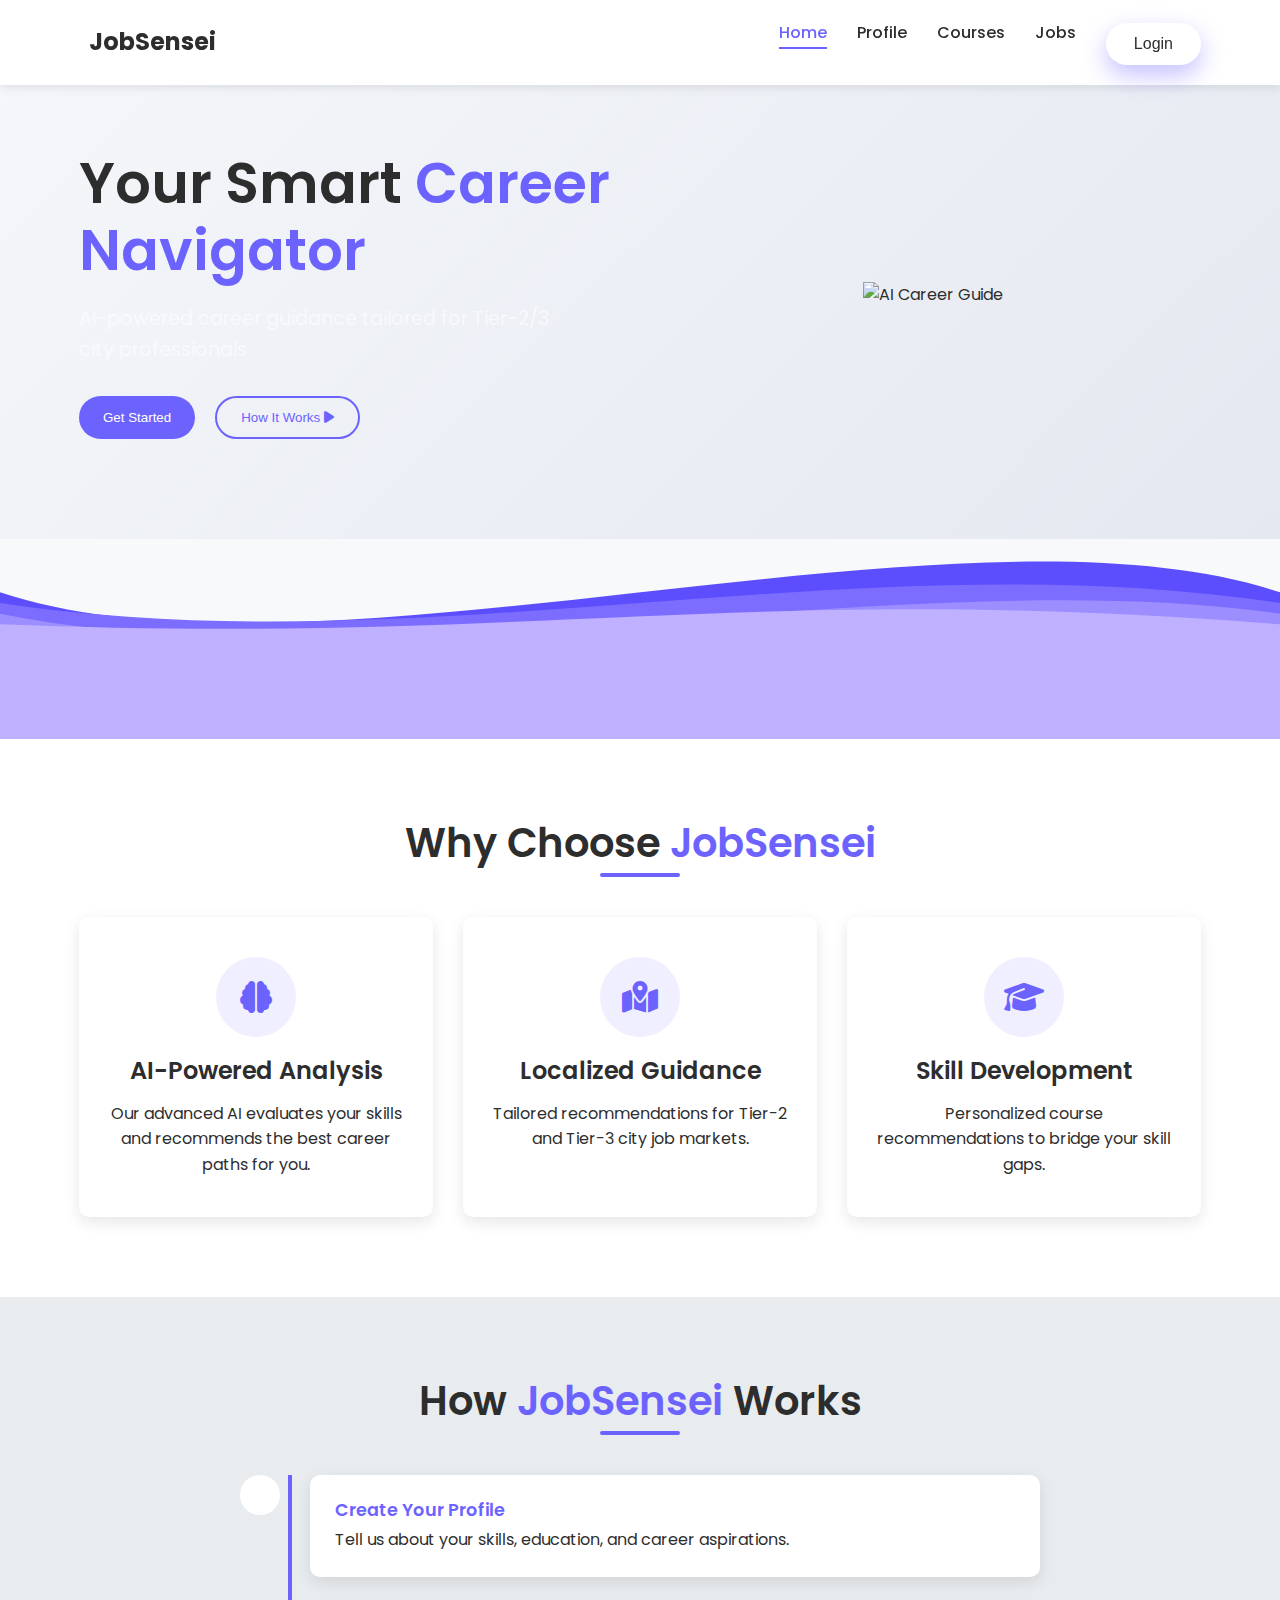
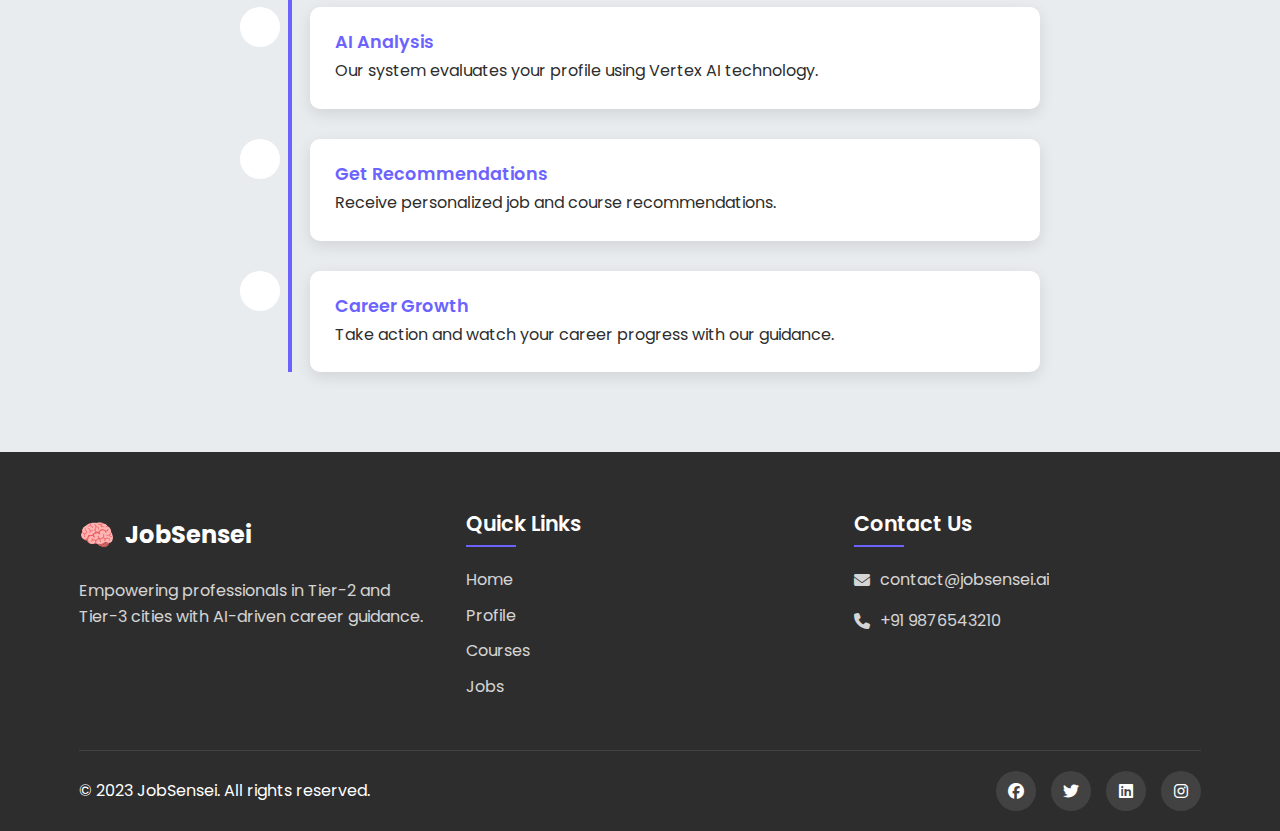
==== commit 44847bc8: "updated ui" ====
--- a/frontend/index.html
+++ b/frontend/index.html
@@ -6,6 +6,7 @@
     <title>JobSensei - Smart Career Navigator</title>
     <link rel="stylesheet" href="https://cdnjs.cloudflare.com/ajax/libs/font-awesome/6.4.0/css/all.min.css">
     <link href="https://fonts.googleapis.com/css2?family=Poppins:wght@300;400;500;600;700&display=swap" rel="stylesheet">
+    <link rel="stylesheet" href="animation.css">
     <link rel="stylesheet" href="style.css">
 </head>
 <body>
@@ -15,7 +16,7 @@
         <div class="container">
             <nav class="navbar">
                 <div class="logo">
-                    <span class="logo-icon">🧠</span>
+                    <span class="logo-icon"></span>
                     <span class="logo-text">JobSensei</span>
                 </div>
                 <ul class="nav-links">
@@ -23,7 +24,10 @@
                     <li><a href="profile.html">Profile</a></li>
                     <li><a href="courses.html">Courses</a></li>
                     <li><a href="jobs.html">Jobs</a></li>
-                    <button class="btn btn-login" onclick="window.location.href='login.html'">Login</button>
+                    <button class="btn btn-login glow-btn " onclick="window.location.href='login.html'">Login</button>
+
+
+
 
                 </ul>
                
@@ -48,37 +52,57 @@
                     </div>
                 </div>
                 <div class="hero-image">
-                    <img src="images/hero-ai.png" alt="AI Career Guide" class="floating">
+                    <img src="/img/ai.gif" alt="AI Career Guide" class="floating">
                 </div>
             </div>
         </div>
     </section>
 
+    <div class="wave-container">
+        <svg class="wave" viewBox="0 0 1200 200" preserveAspectRatio="none">
+          <path d="M0,50 C300,150 900,-50 1200,50 L1200,200 L0,200 Z"></path>
+        </svg>
+        <svg class="wave" viewBox="0 0 1200 200" preserveAspectRatio="none">
+          <path d="M0,60 C400,120 800,0 1200,60 L1200,200 L0,200 Z"></path>
+        </svg>
+        <svg class="wave" viewBox="0 0 1200 200" preserveAspectRatio="none">
+          <path d="M0,70 C350,140 850,20 1200,70 L1200,200 L0,200 Z"></path>
+        </svg>
+        <svg class="wave" viewBox="0 0 1200 200" preserveAspectRatio="none">
+          <path d="M0,80 C500,100 700,40 1200,80 L1200,200 L0,200 Z"></path>
+        </svg>
+      </div>
+
     <section class="features">
         <div class="container">
             <h2 class="section-title">Why Choose <span class="highlight">JobSensei</span></h2>
             <div class="features-grid">
-                <div class="feature-card slide-up">
+                <div class="feature-card slide-up ">
                     <div class="feature-icon">
                         <i class="fas fa-brain"></i>
                     </div>
                     <h3>AI-Powered Analysis</h3>
                     <p>Our advanced AI evaluates your skills and recommends the best career paths for you.</p>
                 </div>
-                <div class="feature-card slide-up" style="animation-delay: 0.2s;">
+                <div class="feature-card slide-up " style="animation-delay: 0.2s;">
                     <div class="feature-icon">
                         <i class="fas fa-map-marked-alt"></i>
                     </div>
                     <h3>Localized Guidance</h3>
                     <p>Tailored recommendations for Tier-2 and Tier-3 city job markets.</p>
                 </div>
-                <div class="feature-card slide-up" style="animation-delay: 0.4s;">
+                <div class="feature-card slide-up " style="animation-delay: 0.4s;">
                     <div class="feature-icon">
                         <i class="fas fa-graduation-cap"></i>
                     </div>
                     <h3>Skill Development</h3>
                     <p>Personalized course recommendations to bridge your skill gaps.</p>
                 </div>
+
+                
+                   
+                    
+               
             </div>
         </div>
     </section>
@@ -157,5 +181,7 @@
     </footer>
 
     <script src="js/script.js"></script>
+    <script src="roadmap.js"></script>
+
 </body>
 </html>--- a/frontend/animation.css
+++ b/frontend/animation.css
@@ -0,0 +1,102 @@
+.wave-container {
+    position: relative;
+    height: 200px;
+    overflow: hidden;
+  }
+
+  .wave {
+    width: 100%;
+    height: auto;
+    position: absolute;
+    left: 0;
+    top: 0;
+  }
+
+  .wave path {
+    animation: float 6s ease-in-out infinite;
+    transform-origin: center;
+    box-shadow: 0px 4px 10px gold;
+  }
+
+  .wave:nth-child(1) path {
+    fill: #5c4efc;
+    animation-duration: 6s;
+  }
+
+  .wave:nth-child(2) path {
+    fill: #7c6dff;
+    animation-duration: 7.5s;
+    animation-delay: 1s;
+  }
+
+  .wave:nth-child(3) path {
+    fill: #9d8eff;
+    animation-duration: 5s;
+    animation-delay: 2s;
+  }
+
+  .wave:nth-child(4) path {
+    fill: #bfb1ff;
+    animation-duration: 8s;
+    animation-delay: 3s;
+  }
+
+  @keyframes float {
+    0%, 100% {
+      transform: translateY(0);
+    }
+    50% {
+      transform: translateY(-25px);
+    }
+}        .card-container {
+    perspective: 1000px;
+    width: 300px;
+    height: 180px;
+    margin: 20px;
+  }
+  
+  .card {
+    width: 100%;
+    height: 100%;
+    position: relative;
+    transform-style: preserve-3d;
+    transition: transform 0.8s ease;
+  }
+  
+  .card-container:hover .card {
+    transform: rotateY(180deg);
+  }
+  
+  .card-front,
+  .card-back {
+    position: absolute;
+    width: 100%;
+    height: 100%;
+    backface-visibility: hidden;
+    border-radius: 12px;
+    padding: 20px;
+    box-shadow: 0 4px 12px rgba(0,0,0,0.1);
+  }
+  
+  .card-front {
+    background: white;
+    color: #333;
+  }
+  
+  .card-back {
+    background: #eef2ff;
+    color: #111;
+    transform: rotateY(180deg);
+    display: flex;
+    flex-direction: column;
+    justify-content: space-between;
+  }
+  
+  .card-back button {
+    padding: 10px 16px;
+    background: #4f46e5;
+    color: white;
+    border: none;
+    border-radius: 6px;
+    cursor: pointer;
+  }--- a/frontend/style.css
+++ b/frontend/style.css
@@ -39,6 +39,7 @@
     max-width: 1200px;
     margin: 0 auto;
     padding: 0 15px;
+
 }
 
 section {
@@ -105,6 +106,25 @@
     font-size: 0.9rem;
 }
 
+.glow-btn {
+    background: #6c63ff;
+    color: #fff;
+    font-size: 16px;
+    padding: 12px 28px;
+    margin-top: 3px;
+    border: none;
+    border-radius: 999px; /* makes it pill-shaped */
+    cursor: pointer;
+    box-shadow: 0 10px 25px rgba(108, 99, 255, 0.4); /* subtle glow */
+    transition: all 0.3s ease;
+  }
+  
+  .glow-btn:hover {
+    transform: scale(1.05);
+    box-shadow: 0 15px 30px rgba(108, 99, 255, 0.6); /* stronger glow on hover */
+  }
+  
+
 .highlight {
     color: var(--primary-color);
 }
@@ -162,6 +182,8 @@
     100% { transform: rotate(360deg); }
 }
 
+
+
 /* Header */
 .header {
     position: fixed;
@@ -184,7 +206,11 @@
     justify-content: space-between;
     align-items: center;
     padding: 20px 0;
-}
+    display: flex;
+    gap: 20px;
+ 
+}
+
 
 .logo {
     display: flex;
@@ -292,9 +318,11 @@
 
 .hero-subtitle {
     font-size: 1.2rem;
-    color: var(--gray-color);
+    /* color: var(--gray-color); */
     margin-bottom: 30px;
     max-width: 500px;
+    color: #FFF;
+    opacity: 0.6;
 }
 
 .hero-buttons {
@@ -364,6 +392,10 @@
     margin-bottom: 15px;
     font-size: 1.5rem;
 }
+/* .feature-card:hover{
+    transform: rotateY(180deg);
+
+} */
 
 /* How It Works Section */
 .how-it-works {
@@ -1671,4 +1703,45 @@
     .level-buttons, .type-buttons, .exp-buttons {
         flex-wrap: wrap;
     }
-}+}
+
+
+.wave path {
+    animation: float 6s ease-in-out infinite;
+    transform-origin: center;
+    box-shadow: 2px gold solid;
+  }
+
+  .wave:nth-child(1) path {
+    fill: #5c4efc;
+    animation-duration: 6s;
+  }
+
+  .wave:nth-child(2) path {
+    fill: #7c6dff;
+    animation-duration: 7.5s;
+    animation-delay: 1s;
+  }
+
+  .wave:nth-child(3) path {
+    fill: #9d8eff;
+    animation-duration: 5s;
+    animation-delay: 2s;
+  }
+
+  .wave:nth-child(4) path {
+    fill: #bfb1ff;
+    animation-duration: 8s;
+    animation-delay: 3s;
+  }
+
+  @keyframes float {
+    0%, 100% {
+      transform: translateY(0);
+    }
+    50% {
+      transform: translateY(-25px);
+    }
+  }
+
+  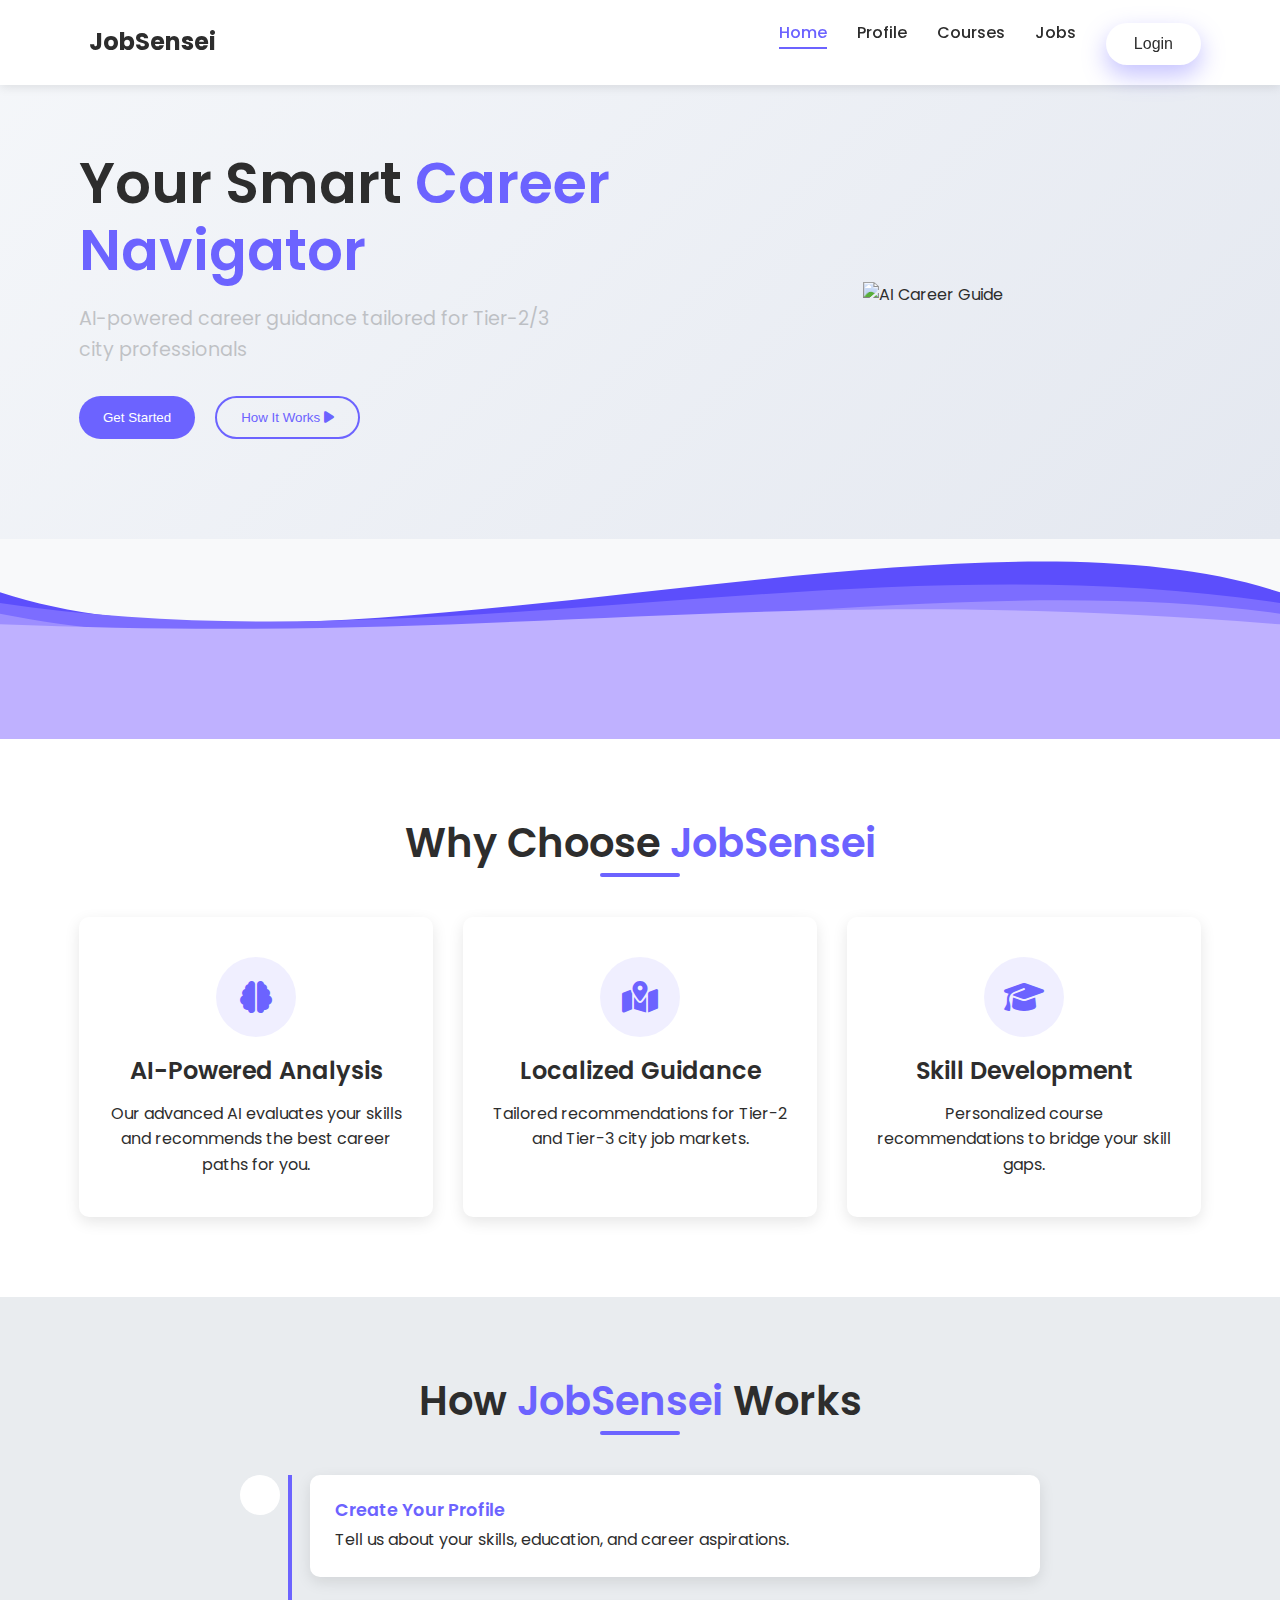
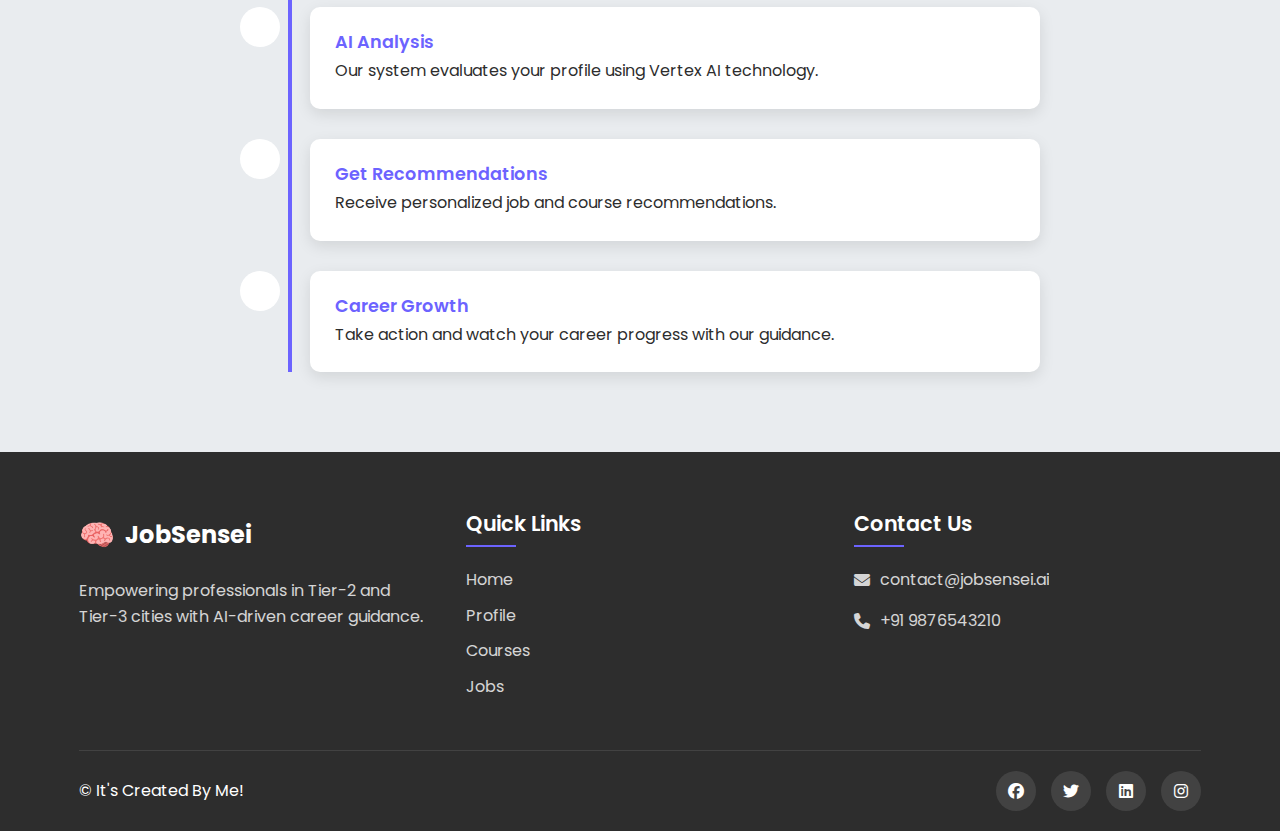
==== commit 27866218: "Added complete profile page with resume upload functionality and animations" ====
--- a/frontend/index.html
+++ b/frontend/index.html
@@ -6,6 +6,7 @@
     <title>JobSensei - Smart Career Navigator</title>
     <link rel="stylesheet" href="https://cdnjs.cloudflare.com/ajax/libs/font-awesome/6.4.0/css/all.min.css">
     <link href="https://fonts.googleapis.com/css2?family=Poppins:wght@300;400;500;600;700&display=swap" rel="stylesheet">
+    <link rel="stylesheet" href="https://fonts.googleapis.com/css2?family=Material+Symbols+Outlined:opsz,wght,FILL,GRAD@20..48,100..700,0..1,-50..200&icon_names=toggle_off" />
     <link rel="stylesheet" href="animation.css">
     <link rel="stylesheet" href="style.css">
 </head>
@@ -25,9 +26,16 @@
                     <li><a href="courses.html">Courses</a></li>
                     <li><a href="jobs.html">Jobs</a></li>
                     <button class="btn btn-login glow-btn " onclick="window.location.href='login.html'">Login</button>
+           
+                    <!-- <span class="material-symbols-outlined">
+                        toggle_off
+                        </span>
 
-
-
+                        <button class="theme-toggle>
+                            class="material-symbols-outlined">
+                            toggle_off
+                          </button> -->
+                          
 
                 </ul>
                
@@ -45,14 +53,14 @@
             <div class="hero-content">
                 <div class="hero-text">
                     <h1 class="hero-title animate-text">Your Smart <span class="highlight">Career Navigator</span></h1>
-                    <p class="hero-subtitle">AI-powered career guidance tailored for Tier-2/3 city professionals</p>
+                    <p class="hero-subtitle" style="color: black; opacity: 0.2;">AI-powered career guidance tailored for Tier-2/3 city professionals</p>
                     <div class="hero-buttons">
                         <button class="btn btn-primary pulse">Get Started</button>
                         <button class="btn btn-secondary">How It Works <i class="fas fa-play"></i></button>
                     </div>
                 </div>
                 <div class="hero-image">
-                    <img src="/img/ai.gif" alt="AI Career Guide" class="floating">
+                    <img src="ai.gif" alt="AI Career Guide" class="floating">
                 </div>
             </div>
         </div>
@@ -169,7 +177,7 @@
                 </div>
             </div>
             <div class="footer-bottom">
-                <p>&copy; 2023 JobSensei. All rights reserved.</p>
+                <p>&copy; It's Created By Me!</p>
                 <div class="social-icons">
                     <a href="#"><i class="fab fa-facebook"></i></a>
                     <a href="#"><i class="fab fa-twitter"></i></a>
--- a/frontend/style.css
+++ b/frontend/style.css
@@ -15,6 +15,15 @@
     --box-shadow: 0 5px 15px rgba(0, 0, 0, 0.1);
     --transition: all 0.3s ease;
 }
+
+.material-symbols-outlined {
+  font-variation-settings:
+  'FILL' 0,
+  'wght' 400,
+  'GRAD' 0,
+  'opsz' 24
+}
+
 
 * {
     margin: 0;
@@ -953,7 +962,6 @@
 }
 
 input[type="range"] {
-    -webkit-appearance: none;
     width: 100%;
     height: 8px;
     border-radius: 4px;
@@ -987,7 +995,7 @@
 
 .search-bar {
     display: flex;
-    max-width: 700px;
+    max-width:100vw;
     margin: 30px auto 0;
     background-color: var(--white);
     border-radius: 50px;
@@ -1152,7 +1160,6 @@
     margin-bottom: 10px;
     font-size: 1.2rem;
     display: -webkit-box;
-    -webkit-line-clamp: 2;
     -webkit-box-orient: vertical;
     overflow: hidden;
 }
@@ -1744,4 +1751,5 @@
     }
   }
 
+  
   